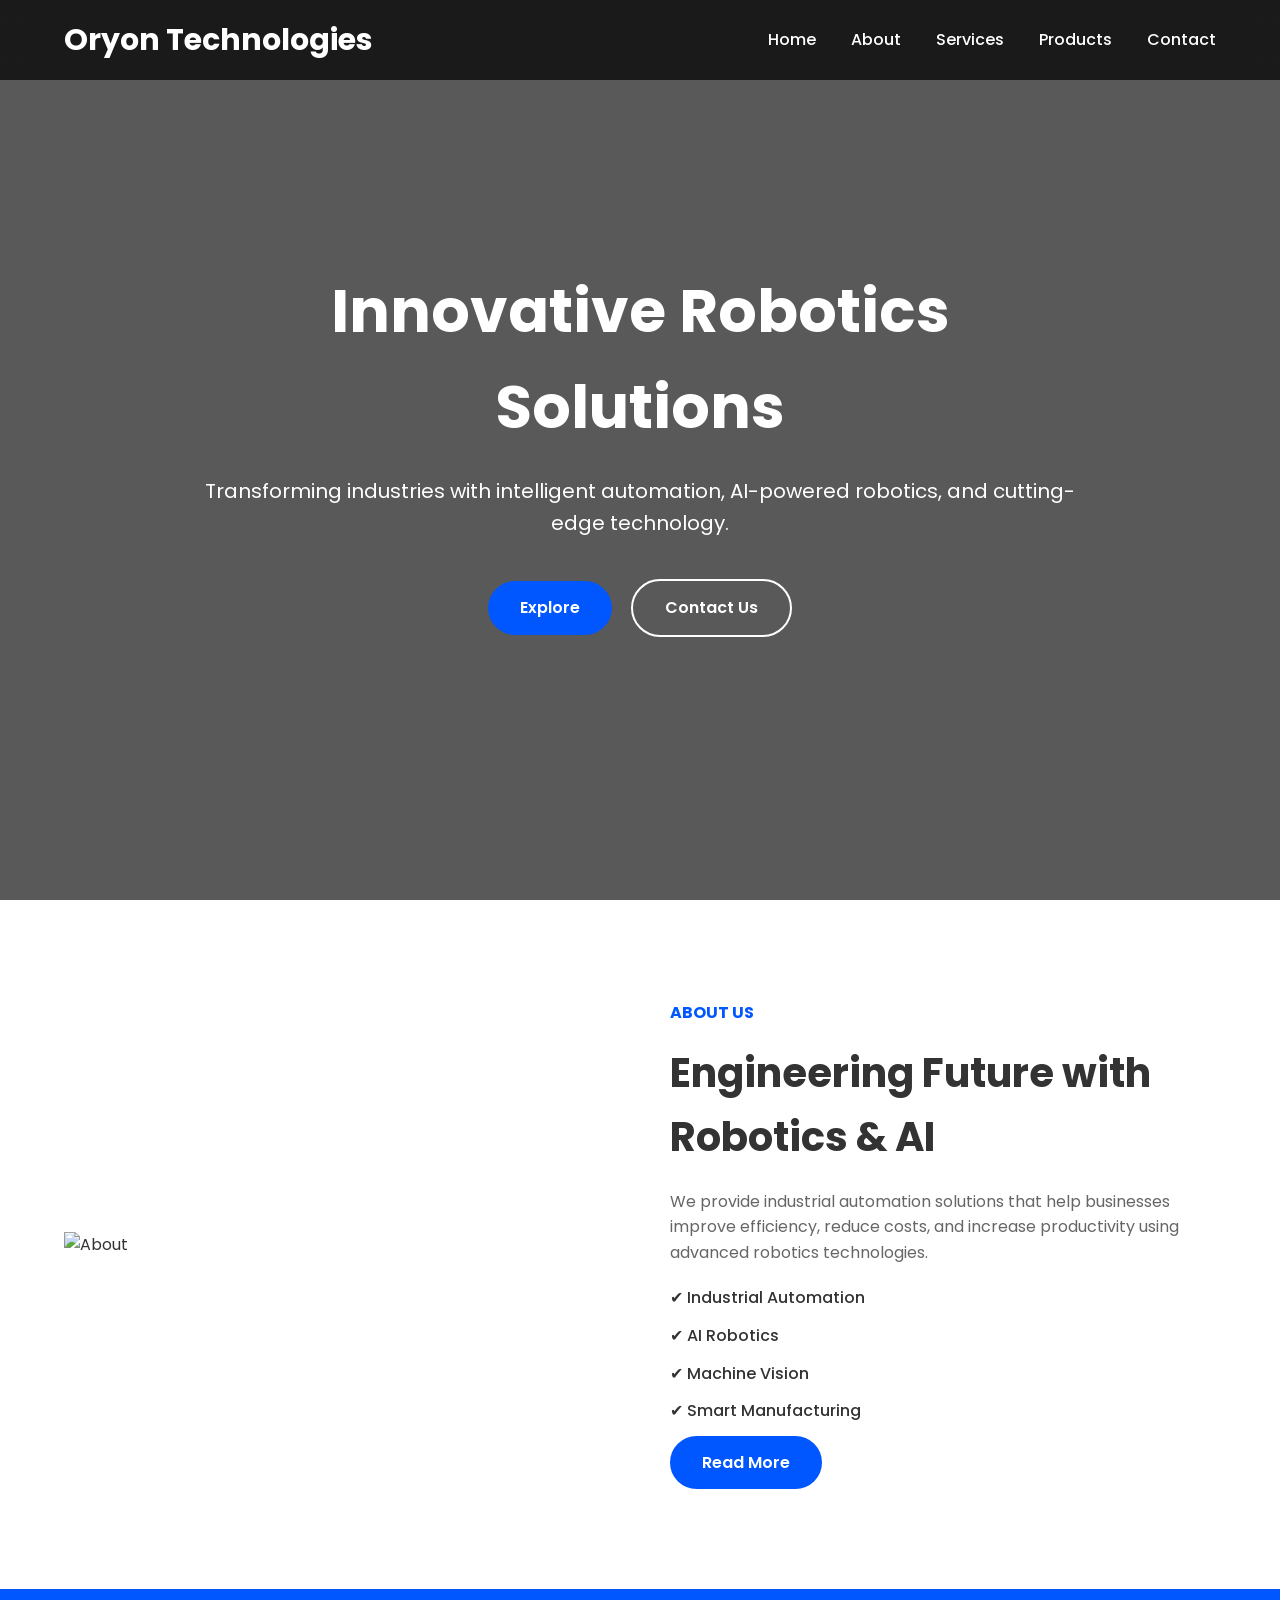
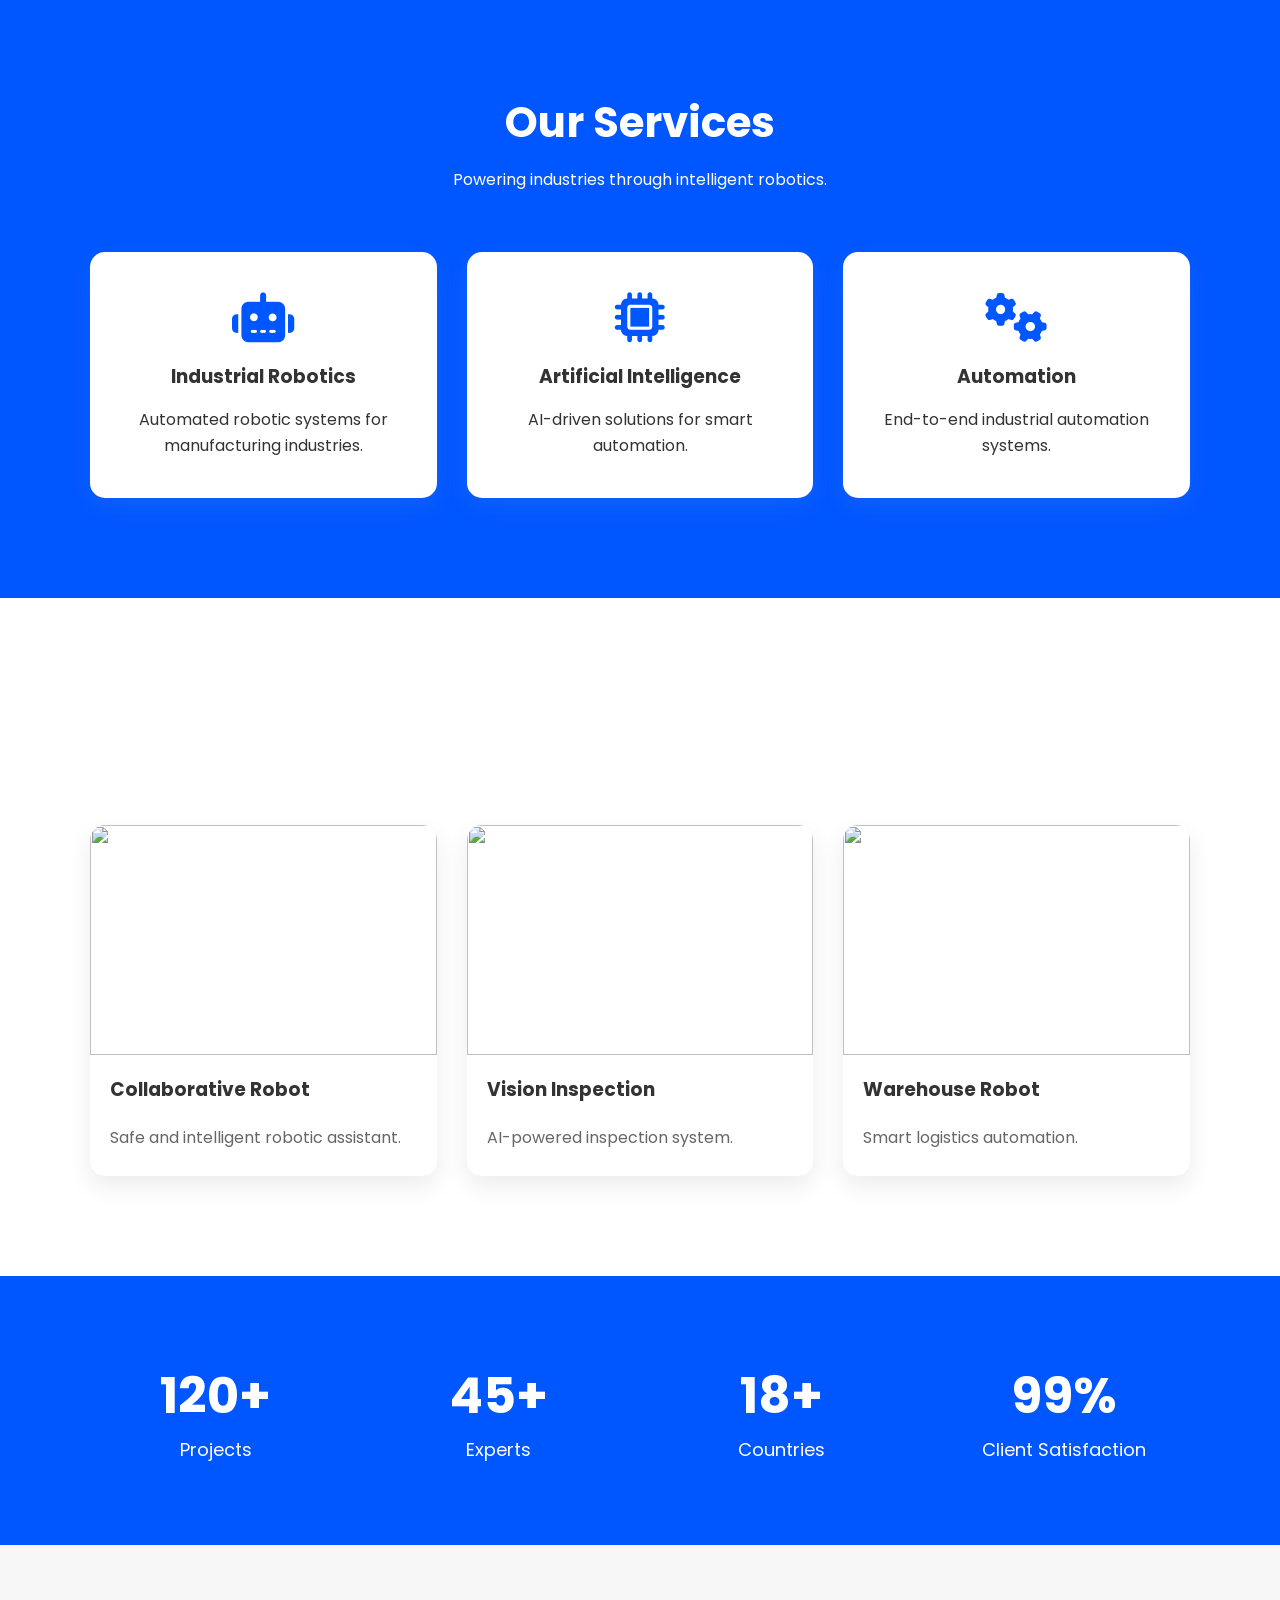
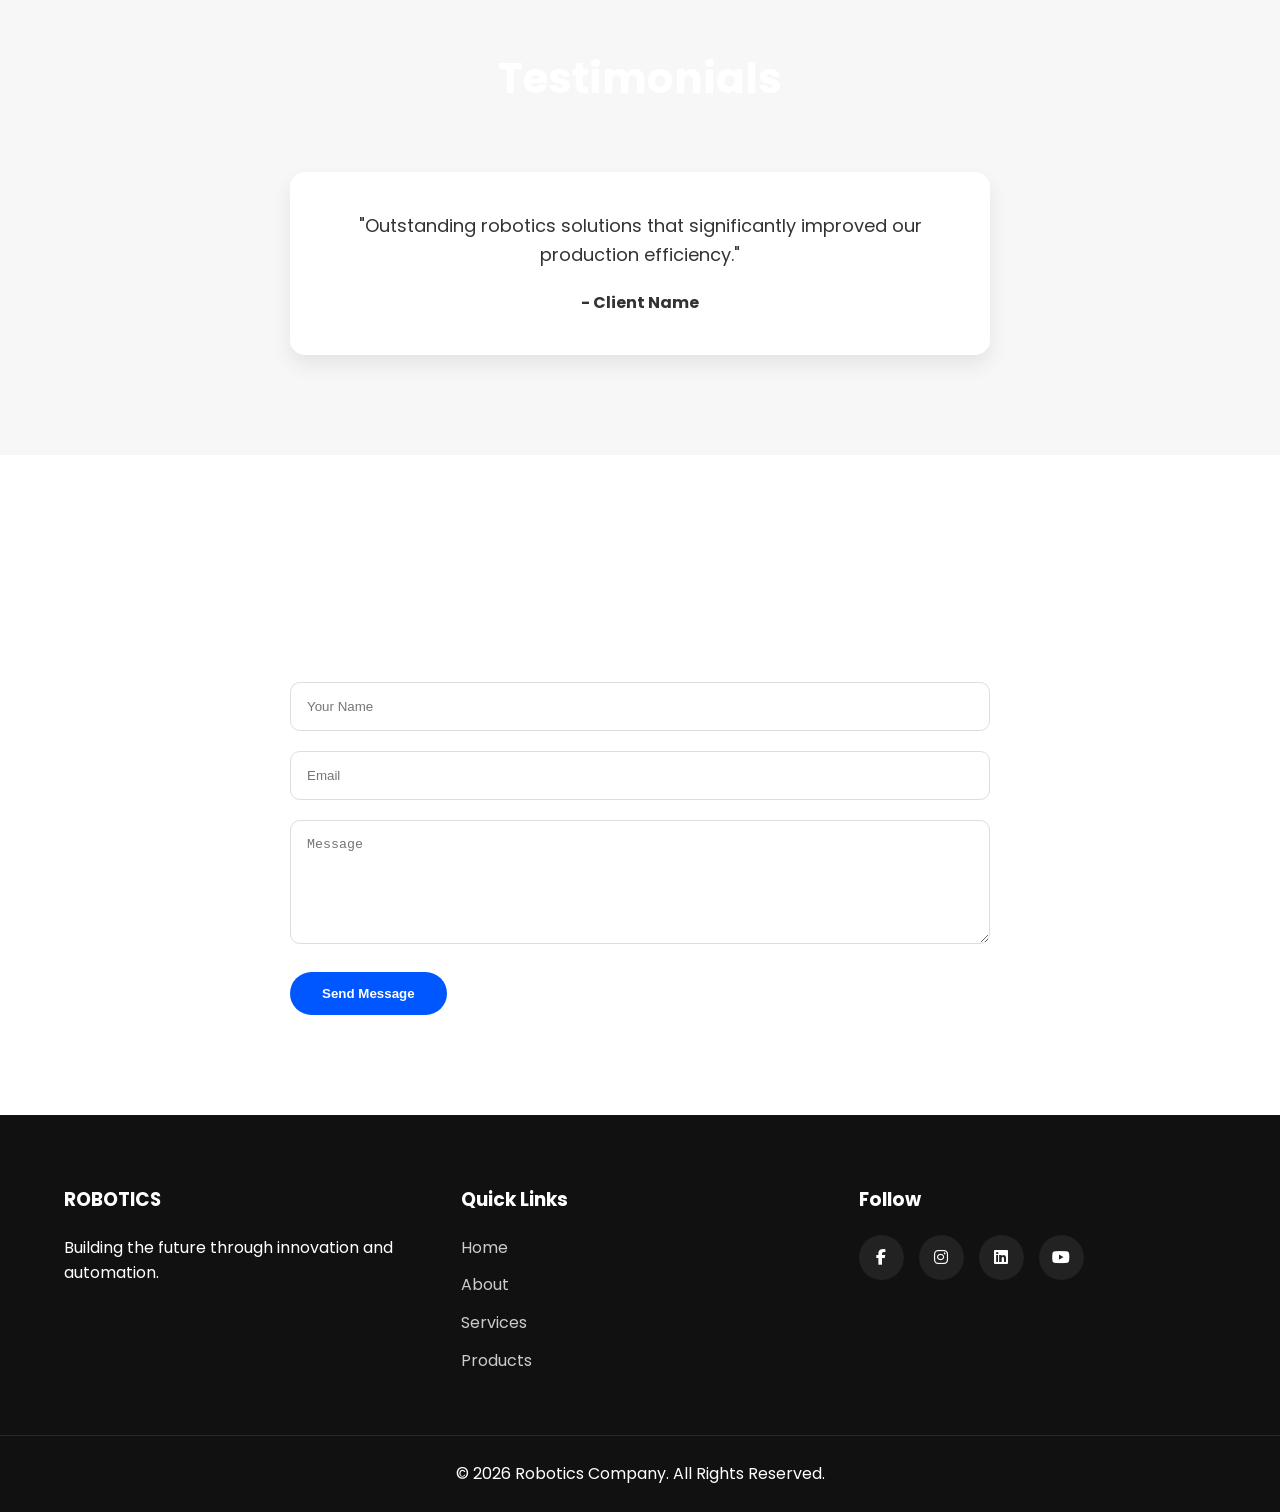
==== index.html @ 4a595530 "Removed video" ====
<!DOCTYPE html>
<html lang="en">
<head>
    <meta charset="UTF-8">
    <meta name="viewport" content="width=device-width, initial-scale=1.0">
    <title>Oryon Technologies</title>

    <link rel="stylesheet" href="style.css">

    <!-- Google Font -->
    <link href="https://fonts.googleapis.com/css2?family=Poppins:wght@300;400;500;600;700;800&display=swap" rel="stylesheet">

    <!-- Font Awesome -->
    <link rel="stylesheet"
        href="https://cdnjs.cloudflare.com/ajax/libs/font-awesome/6.5.1/css/all.min.css">
</head>
<body>

<!-- ================= NAVBAR ================= -->

<header>

    <nav class="navbar">

        <div class="logo">
            <h2>Oryon Technologies</h2>
        </div>

        <ul class="nav-links">

            <li><a href="#home">Home</a></li>

            <li><a href="#about">About</a></li>

            <li><a href="#services">Services</a></li>

            <li><a href="#products">Products</a></li>

            <li><a href="#contact">Contact</a></li>

        </ul>

        <div class="menu-btn">

            <i class="fas fa-bars"></i>

        </div>

    </nav>

</header>

<!-- ================= HERO ================= -->

<section class="hero" id="home">

    <div class="hero-overlay"></div>

    <div class="hero-content">

        <h1>Innovative Robotics Solutions</h1>

        <p>
            Transforming industries with intelligent automation,
            AI-powered robotics, and cutting-edge technology.
        </p>

        <div class="hero-buttons">

            <a href="#" class="btn primary-btn">Explore</a>

            <a href="#" class="btn secondary-btn">Contact Us</a>

        </div>

    </div>

</section>

<!-- ================= ABOUT ================= -->

<section class="about" id="about">

    <div class="container">

        <div class="about-image">

            <img src="images/about.jpg" alt="About">

        </div>

        <div class="about-content">

            <h4>ABOUT US</h4>

            <h2>Engineering Future with Robotics & AI</h2>

            <p>

                We provide industrial automation solutions that help
                businesses improve efficiency, reduce costs, and increase
                productivity using advanced robotics technologies.

            </p>

            <ul>

                <li>✔ Industrial Automation</li>

                <li>✔ AI Robotics</li>

                <li>✔ Machine Vision</li>

                <li>✔ Smart Manufacturing</li>

            </ul>

            <a href="#" class="btn primary-btn">Read More</a>

        </div>

    </div>

</section>

<!-- ================= SERVICES ================= -->

<section class="services" id="services">

    <div class="section-title">

        <h2>Our Services</h2>

        <p>Powering industries through intelligent robotics.</p>

    </div>

    <div class="service-container">

        <div class="service-card">

            <i class="fas fa-robot"></i>

            <h3>Industrial Robotics</h3>

            <p>
                Automated robotic systems for manufacturing industries.
            </p>

        </div>

        <div class="service-card">

            <i class="fas fa-microchip"></i>

            <h3>Artificial Intelligence</h3>

            <p>
                AI-driven solutions for smart automation.
            </p>

        </div>

        <div class="service-card">

            <i class="fas fa-cogs"></i>

            <h3>Automation</h3>

            <p>
                End-to-end industrial automation systems.
            </p>

        </div>

    </div>

</section>

<!-- ================= PRODUCTS ================= -->

<section class="products" id="products">

    <div class="section-title">

        <h2>Products</h2>

    </div>

    <div class="product-container">

        <div class="product-card">

            <img src="images/product1.jpg" alt="">

            <h3>Collaborative Robot</h3>

            <p>
                Safe and intelligent robotic assistant.
            </p>

        </div>

        <div class="product-card">

            <img src="images/product2.jpg" alt="">

            <h3>Vision Inspection</h3>

            <p>
                AI-powered inspection system.
            </p>

        </div>

        <div class="product-card">

            <img src="images/product3.jpg" alt="">

            <h3>Warehouse Robot</h3>

            <p>
                Smart logistics automation.
            </p>

        </div>

    </div>

</section>

<!-- ================= STATS ================= -->

<section class="stats">

    <div class="stat">

        <h2>120+</h2>

        <span>Projects</span>

    </div>

    <div class="stat">

        <h2>45+</h2>

        <span>Experts</span>

    </div>

    <div class="stat">

        <h2>18+</h2>

        <span>Countries</span>

    </div>

    <div class="stat">

        <h2>99%</h2>

        <span>Client Satisfaction</span>

    </div>

</section>

<!-- ================= TESTIMONIAL ================= -->

<section class="testimonial">

    <div class="section-title">

        <h2>Testimonials</h2>

    </div>

    <div class="testimonial-card">

        <p>

            "Outstanding robotics solutions that significantly improved
            our production efficiency."

        </p>

        <h4>- Client Name</h4>

    </div>

</section>

<!-- ================= CONTACT ================= -->

<section class="contact" id="contact">

    <div class="section-title">

        <h2>Contact Us</h2>

    </div>

    <form>

        <input type="text" placeholder="Your Name">

        <input type="email" placeholder="Email">

        <textarea rows="6" placeholder="Message"></textarea>

        <button class="btn primary-btn">

            Send Message

        </button>

    </form>

</section>

<!-- ================= FOOTER ================= -->

<footer>

    <div class="footer-container">

        <div class="footer-box">

            <h3>ROBOTICS</h3>

            <p>

                Building the future through innovation and automation.

            </p>

        </div>

        <div class="footer-box">

            <h3>Quick Links</h3>

            <ul>

                <li><a href="#">Home</a></li>

                <li><a href="#">About</a></li>

                <li><a href="#">Services</a></li>

                <li><a href="#">Products</a></li>

            </ul>

        </div>

        <div class="footer-box">

            <h3>Follow</h3>

            <div class="social">

                <a href="#"><i class="fab fa-facebook-f"></i></a>

                <a href="#"><i class="fab fa-instagram"></i></a>

                <a href="#"><i class="fab fa-linkedin"></i></a>

                <a href="#"><i class="fab fa-youtube"></i></a>

            </div>

        </div>

    </div>

    <div class="copyright">

        © 2026 Robotics Company. All Rights Reserved.

    </div>

</footer>

<script src="script.js"></script>

</body>
</html>
---- style.css ----
/* =========================
   GOOGLE FONT
========================= */

*{
    margin:0;
    padding:0;
    box-sizing:border-box;
    scroll-behavior:smooth;
}

body{
    font-family:'Poppins',sans-serif;
    color:#333;
    background:#fff;
    line-height:1.6;
}

img{
    width:100%;
    display:block;
}

a{
    text-decoration:none;
}

ul{
    list-style:none;
}

.container{
    width:90%;
    max-width:1200px;
    margin:auto;
}

/* =========================
   BUTTONS
========================= */

.btn{
    display:inline-block;
    padding:14px 32px;
    border-radius:50px;
    font-weight:600;
    transition:.3s;
}

.primary-btn{
    background:#0056ff;
    color:#fff;
}

.primary-btn:hover{
    background:#003db5;
}

.secondary-btn{
    border:2px solid #fff;
    color:#fff;
    margin-left:15px;
}

.secondary-btn:hover{
    background:#fff;
    color:#0056ff;
}

/* =========================
   NAVBAR
========================= */

header{
    width:100%;
    position:fixed;
    top:0;
    left:0;
    z-index:999;
    background:rgba(0,0,0,.7);
    backdrop-filter:blur(10px);
}

.navbar{
    width:90%;
    max-width:1200px;
    margin:auto;
    height:80px;
    display:flex;
    justify-content:space-between;
    align-items:center;
}

.logo h2{
    color:#fff;
    font-size:30px;
    font-weight:700;
}

.nav-links{
    display:flex;
    gap:35px;
}

.nav-links a{
    color:#fff;
    font-weight:500;
    transition:.3s;
}

.nav-links a:hover{
    color:#00d4ff;
}

.menu-btn{
    display:none;
    color:#fff;
    font-size:28px;
    cursor:pointer;
}

/* =========================
   HERO
========================= */

.hero{
    height:100vh;
    background:url("images/hero.jpg") center/cover no-repeat;
    position:relative;
    display:flex;
    justify-content:center;
    align-items:center;
    text-align:center;
}

.hero-overlay{
    position:absolute;
    inset:0;
    background:rgba(0,0,0,.65);
}

.hero-content{
    position:relative;
    z-index:2;
    color:#fff;
    width:90%;
    max-width:900px;
}

.hero-content h1{
    font-size:60px;
    margin-bottom:20px;
}

.hero-content p{
    font-size:20px;
    margin-bottom:40px;
}

/* =========================
   ABOUT
========================= */

.about{
    padding:100px 0;
}

.about .container{
    display:grid;
    grid-template-columns:1fr 1fr;
    gap:60px;
    align-items:center;
}

.about-content h4{
    color:#0056ff;
    margin-bottom:15px;
}

.about-content h2{
    font-size:40px;
    margin-bottom:20px;
}

.about-content p{
    margin-bottom:20px;
    color:#666;
}

.about-content li{
    margin-bottom:12px;
    font-weight:500;
}

/* =========================
   SECTION TITLE
========================= */

.section-title{
    text-align:center;
    margin-bottom:60px;

}

.section-title h2{
    font-size:42px;
    margin-bottom:10px;
    color:#ffffff;
}

.section-title p{
    color:#ffffff;
}

/* =========================
   SERVICES
========================= */

.services{
    padding:100px 7%;
    background:#0056ff;
}

.service-container{
    display:grid;
    grid-template-columns:repeat(auto-fit,minmax(280px,1fr));
    gap:30px;
}

.service-card{
    background:#fff;
    padding:40px;
    border-radius:15px;
    text-align:center;
    transition:.4s;
    box-shadow:0 8px 25px rgba(233, 225, 225, 0.08);
}

.service-card:hover{
    transform:translateY(-10px);
}

.service-card i{
    font-size:50px;
    color:#0056ff;
    margin-bottom:20px;
}

.service-card h3{
    margin-bottom:15px;
}

/* =========================
   PRODUCTS
========================= */

.products{
    padding:100px 7%;
}

.product-container{
    display:grid;
    grid-template-columns:repeat(auto-fit,minmax(300px,1fr));
    gap:30px;
}

.product-card{
    overflow:hidden;
    border-radius:15px;
    background:#fff;
    box-shadow:0 10px 25px rgba(0,0,0,.08);
    transition:.4s;
}

.product-card:hover{
    transform:translateY(-8px);
}

.product-card img{
    height:230px;
    object-fit:cover;
}

.product-card h3{
    padding:20px;
}

.product-card p{
    padding:0 20px 25px;
    color:#666666;
}

/* =========================
   STATS
========================= */

.stats{
    background:#0056ff;
    color:#fff;
    padding:80px 7%;
    display:grid;
    grid-template-columns:repeat(auto-fit,minmax(200px,1fr));
    text-align:center;
    gap:30px;
}

.stat h2{
    font-size:50px;
}

.stat span{
    font-size:18px;
}

/* =========================
   TESTIMONIAL
========================= */

.testimonial{
    padding:100px 7%;
    background:#f7f7f7;
}

.testimonial-card{
    max-width:700px;
    margin:auto;
    background:#fff;
    padding:40px;
    border-radius:15px;
    text-align:center;
    box-shadow:0 10px 20px rgba(0,0,0,.08);
}

.testimonial-card p{
    font-size:18px;
    margin-bottom:20px;
}

/* =========================
   CONTACT
========================= */

.contact{
    padding:100px 7%;
}

.contact form{
    max-width:700px;
    margin:auto;
}

.contact input,
.contact textarea{
    width:100%;
    padding:16px;
    margin-bottom:20px;
    border:1px solid #ddd;
    border-radius:10px;
    outline:none;
}

.contact button{
    border:none;
    cursor:pointer;
}

/* =========================
   FOOTER
========================= */

footer{
    background:#111;
    color:#fff;
    padding-top:70px;
}

.footer-container{
    width:90%;
    max-width:1200px;
    margin:auto;
    display:grid;
    grid-template-columns:repeat(auto-fit,minmax(250px,1fr));
    gap:40px;
}

.footer-box h3{
    margin-bottom:20px;
}

.footer-box ul li{
    margin-bottom:12px;
}

.footer-box a{
    color:#ccc;
}

.footer-box a:hover{
    color:#00d4ff;
}

.social{
    display:flex;
    gap:15px;
}

.social a{
    width:45px;
    height:45px;
    background:#222;
    display:flex;
    justify-content:center;
    align-items:center;
    border-radius:50%;
    color:#fff;
    transition:.3s;
}

.social a:hover{
    background:#0056ff;
}

.copyright{
    text-align:center;
    padding:25px;
    margin-top:50px;
    border-top:1px solid rgba(255,255,255,.1);
}

/* =========================
   RESPONSIVE
========================= */

@media(max-width:991px){

.about .container{
    grid-template-columns:1fr;
}

.hero-content h1{
    font-size:45px;
}

.nav-links{
    position:absolute;
    top:80px;
    left:-100%;
    width:100%;
    background:#111;
    flex-direction:column;
    text-align:center;
    padding:30px 0;
    transition:.4s;
}

.nav-links.active{
    left:0;
}

.menu-btn{
    display:block;
}

}

@media(max-width:768px){

.hero-content h1{
    font-size:36px;
}

.hero-content p{
    font-size:17px;
}

.section-title h2{
    font-size:32px;
}

.about-content h2{
    font-size:30px;
}

.stats{
    grid-template-columns:1fr 1fr;
}

}

@media(max-width:576px){

.hero-content h1{
    font-size:30px;
}

.btn{
    display:block;
    margin:15px auto;
}

.secondary-btn{
    margin-left:0;
}

.stats{
    grid-template-columns:1fr;
}

}
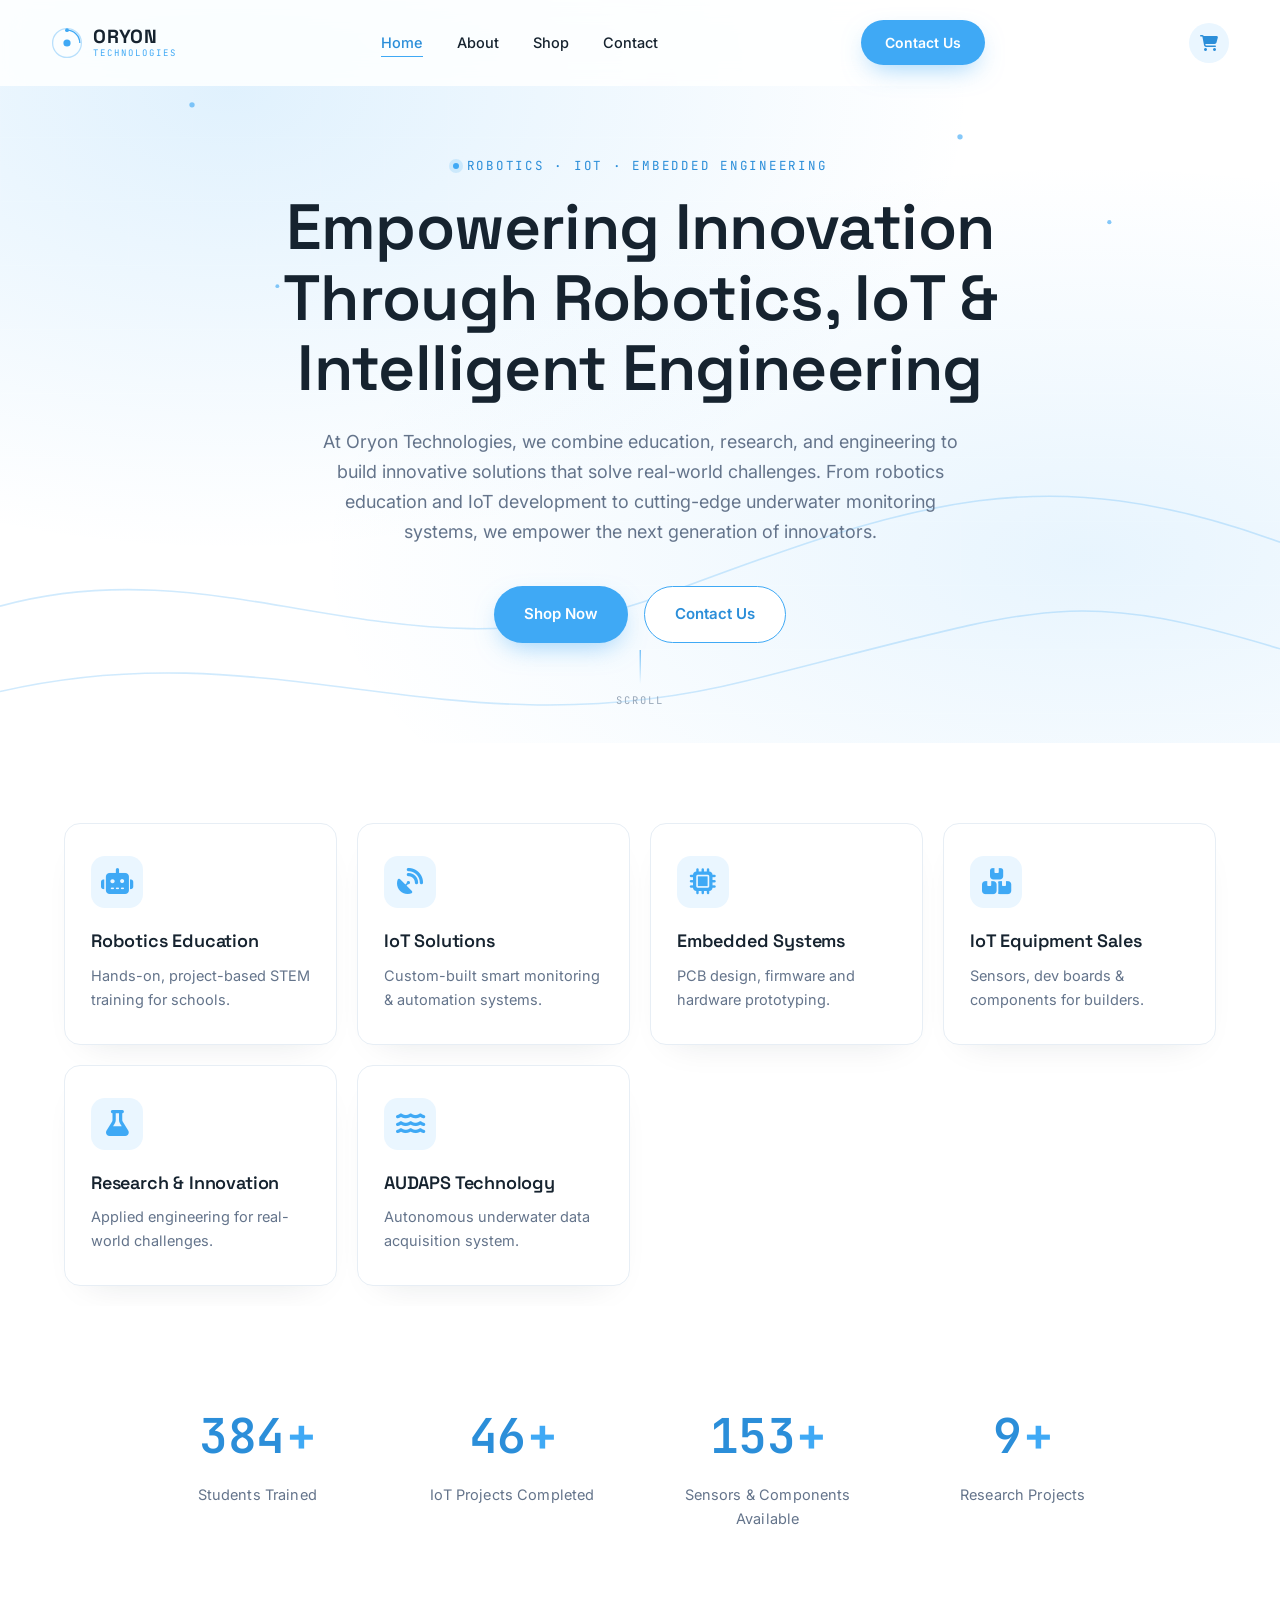
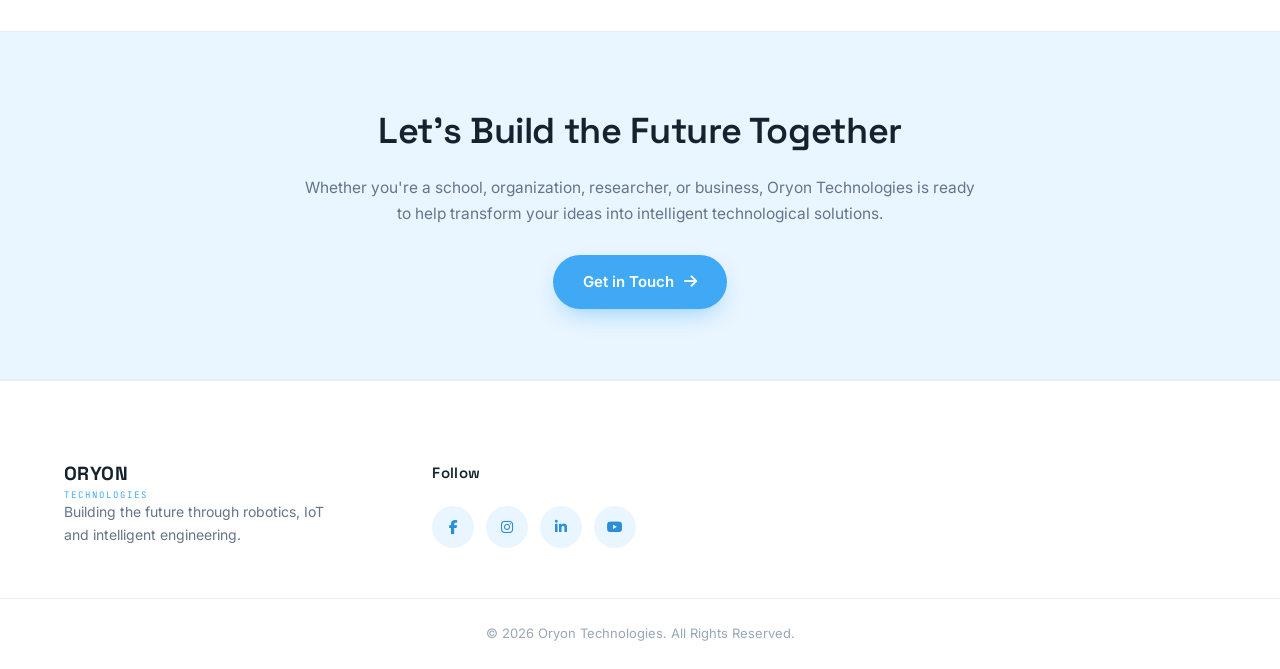
==== commit 9944af1b: "Initial commit" ====
--- a/index.html
+++ b/index.html
@@ -1,390 +1,203 @@
 <!DOCTYPE html>
 <html lang="en">
 <head>
-    <meta charset="UTF-8">
-    <meta name="viewport" content="width=device-width, initial-scale=1.0">
-    <title>Oryon Technologies</title>
-
-    <link rel="stylesheet" href="style.css">
-
-    <!-- Google Font -->
-    <link href="https://fonts.googleapis.com/css2?family=Poppins:wght@300;400;500;600;700;800&display=swap" rel="stylesheet">
-
-    <!-- Font Awesome -->
-    <link rel="stylesheet"
-        href="https://cdnjs.cloudflare.com/ajax/libs/font-awesome/6.5.1/css/all.min.css">
+<meta charset="UTF-8">
+<meta name="viewport" content="width=device-width, initial-scale=1.0">
+<title>Oryon Technologies — Robotics, IoT & Embedded Engineering</title>
+<meta name="description" content="Oryon Technologies delivers robotics education, IoT solutions, embedded systems and IoT hardware — and builds AUDAPS, an autonomous underwater monitoring system.">
+
+<link rel="preconnect" href="https://fonts.googleapis.com">
+<link href="https://fonts.googleapis.com/css2?family=Space+Grotesk:wght@400;500;600;700&family=Inter:wght@400;500;600;700;800&family=JetBrains+Mono:wght@400;500;600&display=swap" rel="stylesheet">
+<link rel="stylesheet" href="https://cdnjs.cloudflare.com/ajax/libs/font-awesome/6.5.1/css/all.min.css">
+<link rel="stylesheet" href="style.css">
 </head>
 <body>
 
+<div class="grain"></div>
+
 <!-- ================= NAVBAR ================= -->
-
-<header>
-
-    <nav class="navbar">
-
-        <div class="logo">
-            <h2>Oryon Technologies</h2>
-        </div>
-
-        <ul class="nav-links">
-
-            <li><a href="#home">Home</a></li>
-
-            <li><a href="#about">About</a></li>
-
-            <li><a href="#services">Services</a></li>
-
-            <li><a href="#products">Products</a></li>
-
-            <li><a href="#contact">Contact</a></li>
-
-        </ul>
-
-        <div class="menu-btn">
-
-            <i class="fas fa-bars"></i>
-
-        </div>
-
-    </nav>
-
+<header id="site-header">
+  <nav class="navbar">
+    <a href="index.html" class="logo">
+      <span class="logo-mark" aria-hidden="true">
+        <svg viewBox="0 0 40 40" fill="none" xmlns="http://www.w3.org/2000/svg">
+          <circle cx="20" cy="20" r="18" stroke="currentColor" stroke-width="1.6" opacity="0.35"/>
+          <path d="M20 4 A16 16 0 0 1 36 20" stroke="currentColor" stroke-width="1.6"/>
+          <circle cx="20" cy="20" r="4.5" fill="currentColor"/>
+          <circle cx="20" cy="4" r="2.4" fill="currentColor"/>
+        </svg>
+      </span>
+      <span class="logo-text">ORYON<span>TECHNOLOGIES</span></span>
+    </a>
+
+    <ul class="nav-links" id="nav-links">
+      <li><a href="index.html" class="active">Home</a></li>
+      <li><a href="about.html">About</a></li>
+      <li><a href="shop.html">Shop</a></li>
+      <li><a href="contact.html">Contact</a></li>
+    </ul>
+
+    <a href="contact.html" class="btn btn-primary nav-cta">Contact Us</a>
+    <button class="nav-cart" aria-label="View cart">
+      <i class="fas fa-cart-shopping"></i>
+      <span class="cart-badge" id="cart-badge">0</span>
+    </button>
+
+    <button class="menu-btn" id="menu-btn" aria-label="Toggle navigation" aria-expanded="false">
+      <i class="fas fa-bars"></i>
+    </button>
+  </nav>
 </header>
 
 <!-- ================= HERO ================= -->
-
 <section class="hero" id="home">
-
-    <div class="hero-overlay"></div>
-
-    <div class="hero-content">
-
-        <h1>Innovative Robotics Solutions</h1>
-
-        <p>
-            Transforming industries with intelligent automation,
-            AI-powered robotics, and cutting-edge technology.
-        </p>
-
-        <div class="hero-buttons">
-
-            <a href="#" class="btn primary-btn">Explore</a>
-
-            <a href="#" class="btn secondary-btn">Contact Us</a>
-
-        </div>
-
-    </div>
-
-</section>
-
-<!-- ================= ABOUT ================= -->
-
-<section class="about" id="about">
-
-    <div class="container">
-
-        <div class="about-image">
-
-            <img src="images/about.jpg" alt="About">
-
-        </div>
-
-        <div class="about-content">
-
-            <h4>ABOUT US</h4>
-
-            <h2>Engineering Future with Robotics & AI</h2>
-
-            <p>
-
-                We provide industrial automation solutions that help
-                businesses improve efficiency, reduce costs, and increase
-                productivity using advanced robotics technologies.
-
-            </p>
-
-            <ul>
-
-                <li>✔ Industrial Automation</li>
-
-                <li>✔ AI Robotics</li>
-
-                <li>✔ Machine Vision</li>
-
-                <li>✔ Smart Manufacturing</li>
-
-            </ul>
-
-            <a href="#" class="btn primary-btn">Read More</a>
-
-        </div>
-
-    </div>
-
-</section>
-
-<!-- ================= SERVICES ================= -->
-
-<section class="services" id="services">
-
-    <div class="section-title">
-
-        <h2>Our Services</h2>
-
-        <p>Powering industries through intelligent robotics.</p>
-
-    </div>
-
-    <div class="service-container">
-
-        <div class="service-card">
-
-            <i class="fas fa-robot"></i>
-
-            <h3>Industrial Robotics</h3>
-
-            <p>
-                Automated robotic systems for manufacturing industries.
-            </p>
-
-        </div>
-
-        <div class="service-card">
-
-            <i class="fas fa-microchip"></i>
-
-            <h3>Artificial Intelligence</h3>
-
-            <p>
-                AI-driven solutions for smart automation.
-            </p>
-
-        </div>
-
-        <div class="service-card">
-
-            <i class="fas fa-cogs"></i>
-
-            <h3>Automation</h3>
-
-            <p>
-                End-to-end industrial automation systems.
-            </p>
-
-        </div>
-
-    </div>
-
-</section>
-
-<!-- ================= PRODUCTS ================= -->
-
-<section class="products" id="products">
-
-    <div class="section-title">
-
-        <h2>Products</h2>
-
-    </div>
-
-    <div class="product-container">
-
-        <div class="product-card">
-
-            <img src="images/product1.jpg" alt="">
-
-            <h3>Collaborative Robot</h3>
-
-            <p>
-                Safe and intelligent robotic assistant.
-            </p>
-
-        </div>
-
-        <div class="product-card">
-
-            <img src="images/product2.jpg" alt="">
-
-            <h3>Vision Inspection</h3>
-
-            <p>
-                AI-powered inspection system.
-            </p>
-
-        </div>
-
-        <div class="product-card">
-
-            <img src="images/product3.jpg" alt="">
-
-            <h3>Warehouse Robot</h3>
-
-            <p>
-                Smart logistics automation.
-            </p>
-
-        </div>
-
-    </div>
-
+  <div class="hero-bg" aria-hidden="true">
+    <svg class="hero-circuit" viewBox="0 0 1200 800" preserveAspectRatio="xMidYMid slice">
+      <defs>
+        <pattern id="grid" width="60" height="60" patternUnits="userSpaceOnUse">
+          <path d="M60 0H0V60" fill="none" stroke="rgba(255,255,255,0.06)" stroke-width="1"/>
+        </pattern>
+      </defs>
+      <rect width="1200" height="800" fill="url(#grid)"/>
+      <g stroke="rgba(63,169,245,0.35)" stroke-width="1.5" fill="none">
+        <path d="M0 620 C 220 560, 380 700, 620 610 S 980 480, 1200 560"/>
+        <path d="M0 700 C 260 640, 420 760, 700 690 S 1000 600, 1200 660"/>
+      </g>
+      <g fill="rgba(63,169,245,0.9)">
+        <circle cx="180" cy="150" r="2.5"/>
+        <circle cx="420" cy="90" r="2"/>
+        <circle cx="900" cy="180" r="2.5"/>
+        <circle cx="1040" cy="260" r="2"/>
+        <circle cx="260" cy="320" r="1.8"/>
+      </g>
+    </svg>
+  </div>
+  <div class="hero-overlay"></div>
+
+  <div class="hero-content">
+    <p class="eyebrow"><span class="dot"></span>Robotics &middot; IoT &middot; Embedded Engineering</p>
+    <h1>Empowering Innovation Through Robotics, IoT &amp; Intelligent Engineering</h1>
+    <p class="hero-desc">
+      At Oryon Technologies, we combine education, research, and engineering to build
+      innovative solutions that solve real-world challenges. From robotics education and
+      IoT development to cutting-edge underwater monitoring systems, we empower the next
+      generation of innovators.
+    </p>
+    <div class="hero-buttons">
+      <a href="shop.html" class="btn btn-primary">Shop Now</a>
+      <a href="contact.html" class="btn btn-ghost">Contact Us</a>
+    </div>
+  </div>
+
+  <div class="hero-scroll" aria-hidden="true">
+    <span></span>
+    <p>Scroll</p>
+  </div>
+</section>
+
+<!-- ================= FEATURED HIGHLIGHTS ================= -->
+<section class="highlights reveal">
+  <div class="container">
+    <div class="highlight-grid">
+
+      <div class="highlight-card reveal">
+        <i class="fas fa-robot"></i>
+        <h3>Robotics Education</h3>
+        <p>Hands-on, project-based STEM training for schools.</p>
+      </div>
+
+      <div class="highlight-card reveal">
+        <i class="fas fa-satellite-dish"></i>
+        <h3>IoT Solutions</h3>
+        <p>Custom-built smart monitoring &amp; automation systems.</p>
+      </div>
+
+      <div class="highlight-card reveal">
+        <i class="fas fa-microchip"></i>
+        <h3>Embedded Systems</h3>
+        <p>PCB design, firmware and hardware prototyping.</p>
+      </div>
+
+      <div class="highlight-card reveal">
+        <i class="fas fa-boxes-stacked"></i>
+        <h3>IoT Equipment Sales</h3>
+        <p>Sensors, dev boards &amp; components for builders.</p>
+      </div>
+
+      <div class="highlight-card reveal">
+        <i class="fas fa-flask"></i>
+        <h3>Research &amp; Innovation</h3>
+        <p>Applied engineering for real-world challenges.</p>
+      </div>
+
+      <div class="highlight-card reveal">
+        <i class="fas fa-water"></i>
+        <h3>AUDAPS Technology</h3>
+        <p>Autonomous underwater data acquisition system.</p>
+      </div>
+
+    </div>
+  </div>
 </section>
 
 <!-- ================= STATS ================= -->
-
-<section class="stats">
-
-    <div class="stat">
-
-        <h2>120+</h2>
-
-        <span>Projects</span>
-
-    </div>
-
-    <div class="stat">
-
-        <h2>45+</h2>
-
-        <span>Experts</span>
-
-    </div>
-
-    <div class="stat">
-
-        <h2>18+</h2>
-
-        <span>Countries</span>
-
-    </div>
-
-    <div class="stat">
-
-        <h2>99%</h2>
-
-        <span>Client Satisfaction</span>
-
-    </div>
-
-</section>
-
-<!-- ================= TESTIMONIAL ================= -->
-
-<section class="testimonial">
-
-    <div class="section-title">
-
-        <h2>Testimonials</h2>
-
-    </div>
-
-    <div class="testimonial-card">
-
-        <p>
-
-            "Outstanding robotics solutions that significantly improved
-            our production efficiency."
-
-        </p>
-
-        <h4>- Client Name</h4>
-
-    </div>
-
-</section>
-
-<!-- ================= CONTACT ================= -->
-
-<section class="contact" id="contact">
-
-    <div class="section-title">
-
-        <h2>Contact Us</h2>
-
-    </div>
-
-    <form>
-
-        <input type="text" placeholder="Your Name">
-
-        <input type="email" placeholder="Email">
-
-        <textarea rows="6" placeholder="Message"></textarea>
-
-        <button class="btn primary-btn">
-
-            Send Message
-
-        </button>
-
-    </form>
-
+<section class="stats reveal">
+  <div class="container stats-grid">
+    <div class="stat">
+      <h2><span class="counter" data-target="500">0</span><span class="suffix">+</span></h2>
+      <span>Students Trained</span>
+    </div>
+    <div class="stat">
+      <h2><span class="counter" data-target="60">0</span><span class="suffix">+</span></h2>
+      <span>IoT Projects Completed</span>
+    </div>
+    <div class="stat">
+      <h2><span class="counter" data-target="200">0</span><span class="suffix">+</span></h2>
+      <span>Sensors &amp; Components Available</span>
+    </div>
+    <div class="stat">
+      <h2><span class="counter" data-target="12">0</span><span class="suffix">+</span></h2>
+      <span>Research Projects</span>
+    </div>
+  </div>
+</section>
+
+<!-- ================= CONTACT CTA STRIP ================= -->
+<section class="cta-strip reveal">
+  <div class="container cta-strip-inner">
+    <h2>Let's Build the Future Together</h2>
+    <p>Whether you're a school, organization, researcher, or business, Oryon Technologies
+       is ready to help transform your ideas into intelligent technological solutions.</p>
+    <a href="contact.html" class="btn btn-primary">Get in Touch <i class="fas fa-arrow-right"></i></a>
+  </div>
 </section>
 
 <!-- ================= FOOTER ================= -->
-
 <footer>
-
-    <div class="footer-container">
-
-        <div class="footer-box">
-
-            <h3>ROBOTICS</h3>
-
-            <p>
-
-                Building the future through innovation and automation.
-
-            </p>
-
-        </div>
-
-        <div class="footer-box">
-
-            <h3>Quick Links</h3>
-
-            <ul>
-
-                <li><a href="#">Home</a></li>
-
-                <li><a href="#">About</a></li>
-
-                <li><a href="#">Services</a></li>
-
-                <li><a href="#">Products</a></li>
-
-            </ul>
-
-        </div>
-
-        <div class="footer-box">
-
-            <h3>Follow</h3>
-
-            <div class="social">
-
-                <a href="#"><i class="fab fa-facebook-f"></i></a>
-
-                <a href="#"><i class="fab fa-instagram"></i></a>
-
-                <a href="#"><i class="fab fa-linkedin"></i></a>
-
-                <a href="#"><i class="fab fa-youtube"></i></a>
-
-            </div>
-
-        </div>
-
-    </div>
-
-    <div class="copyright">
-
-        © 2026 Robotics Company. All Rights Reserved.
-
-    </div>
-
+  <div class="container footer-container">
+
+    <div class="footer-box footer-brand">
+      <span class="logo-text footer-logo">ORYON<span>TECHNOLOGIES</span></span>
+      <p>Building the future through robotics, IoT and intelligent engineering.</p>
+    </div>
+
+    
+
+    <div class="footer-box">
+      <h3>Follow</h3>
+      <div class="social">
+        <a href="#" aria-label="Facebook"><i class="fab fa-facebook-f"></i></a>
+        <a href="#" aria-label="Instagram"><i class="fab fa-instagram"></i></a>
+        <a href="#" aria-label="LinkedIn"><i class="fab fa-linkedin-in"></i></a>
+        <a href="#" aria-label="YouTube"><i class="fab fa-youtube"></i></a>
+      </div>
+    </div>
+
+  </div>
+
+  <div class="copyright">© 2026 Oryon Technologies. All Rights Reserved.</div>
 </footer>
 
-<script src="script.js"></script>
-
+<script src="scripts.js"></script>
 </body>
 </html>
--- a/style.css
+++ b/style.css
@@ -1,182 +1,339 @@
-/* =========================
-   GOOGLE FONT
-========================= */
-
-*{
-    margin:0;
-    padding:0;
-    box-sizing:border-box;
-    scroll-behavior:smooth;
-}
+/* =========================================================
+   ORYON TECHNOLOGIES — DESIGN TOKENS
+   Palette: one light blue + white (white majority)
+========================================================= */
+
+:root{
+  --blue:       #3FA9F5;   /* the single light-blue accent */
+  --blue-dark:  #2B8ED9;   /* hover/active state of the same blue */
+  --blue-pale:  #EAF6FF;   /* very light tint of the same blue, for section stripes/cards */
+  --blue-pale-2:#F5FAFF;
+  --ink:        #16232F;   /* near-black, for headings/body text */
+  --steel:      #64748B;   /* muted gray for secondary text */
+  --steel-light:#98A7B8;
+  --white:      #FFFFFF;
+  --line:       #E7EEF5;   /* hairline borders on white */
+
+  --font-display:'Space Grotesk', sans-serif;
+  --font-body:   'Inter', sans-serif;
+  --font-mono:   'JetBrains Mono', monospace;
+
+  --radius-sm: 10px;
+  --radius-md: 16px;
+  --radius-lg: 26px;
+  --ease: cubic-bezier(.22,.61,.36,1);
+}
+
+*{ margin:0; padding:0; box-sizing:border-box; }
+html{ scroll-behavior:smooth; }
 
 body{
-    font-family:'Poppins',sans-serif;
-    color:#333;
-    background:#fff;
-    line-height:1.6;
-}
-
-img{
-    width:100%;
-    display:block;
-}
-
-a{
-    text-decoration:none;
-}
-
-ul{
-    list-style:none;
-}
-
-.container{
-    width:90%;
-    max-width:1200px;
-    margin:auto;
-}
-
-/* =========================
+  font-family:var(--font-body);
+  color:var(--ink);
+  background:var(--white);
+  line-height:1.65;
+  -webkit-font-smoothing:antialiased;
+  overflow-x:hidden;
+}
+
+img{ width:100%; display:block; }
+a{ text-decoration:none; color:inherit; }
+ul{ list-style:none; }
+h1,h2,h3,h4{ font-family:var(--font-display); font-weight:600; letter-spacing:-0.01em; color:var(--ink); }
+
+.container{ width:90%; max-width:1240px; margin:auto; }
+
+::selection{ background:var(--blue); color:#fff; }
+
+:focus-visible{
+  outline:2px solid var(--blue);
+  outline-offset:3px;
+}
+
+@media (prefers-reduced-motion: reduce){
+  *{ animation-duration:0.001ms !important; animation-iteration-count:1 !important; transition-duration:0.001ms !important; scroll-behavior:auto !important; }
+}
+
+.grain{ display:none; }
+
+/* =========================================================
+   EYEBROW / LABELS
+========================================================= */
+
+.eyebrow{
+  display:inline-flex; align-items:center; gap:8px;
+  font-family:var(--font-mono);
+  font-size:12.5px;
+  letter-spacing:0.14em;
+  text-transform:uppercase;
+  color:var(--blue-dark);
+  margin-bottom:16px;
+}
+.eyebrow .dot{
+  width:6px; height:6px; border-radius:50%;
+  background:var(--blue);
+  box-shadow:0 0 0 4px rgba(63,169,245,0.18);
+  animation:dotpulse 2.4s ease-in-out infinite;
+}
+@keyframes dotpulse{ 0%,100%{ box-shadow:0 0 0 4px rgba(63,169,245,0.18);} 50%{ box-shadow:0 0 0 7px rgba(63,169,245,0.1);} }
+.eyebrow-dark{ color:var(--blue-dark); }
+.eyebrow-dark .dot{ background:var(--blue); }
+
+/* =========================================================
    BUTTONS
-========================= */
+========================================================= */
 
 .btn{
-    display:inline-block;
-    padding:14px 32px;
-    border-radius:50px;
-    font-weight:600;
-    transition:.3s;
-}
-
-.primary-btn{
-    background:#0056ff;
-    color:#fff;
-}
-
-.primary-btn:hover{
-    background:#003db5;
-}
-
-.secondary-btn{
-    border:2px solid #fff;
-    color:#fff;
-    margin-left:15px;
-}
-
-.secondary-btn:hover{
-    background:#fff;
-    color:#0056ff;
-}
-
-/* =========================
+  display:inline-flex; align-items:center; gap:10px;
+  padding:15px 30px;
+  border-radius:100px;
+  font-family:var(--font-body);
+  font-weight:600;
+  font-size:15px;
+  border:none;
+  cursor:pointer;
+  transition:transform .35s var(--ease), box-shadow .35s var(--ease), background .3s, color .3s, border-color .3s;
+}
+
+.btn-primary{
+  background:var(--blue);
+  color:#fff;
+  box-shadow:0 10px 26px -8px rgba(63,169,245,0.55);
+}
+.btn-primary:hover{ background:var(--blue-dark); transform:translateY(-3px); box-shadow:0 16px 32px -8px rgba(43,142,217,0.55); }
+.btn-primary:active{ transform:translateY(-1px) scale(.98); }
+
+.btn-ghost{
+  background:#fff;
+  color:var(--blue-dark);
+  border:1.5px solid var(--blue);
+}
+.btn-ghost:hover{ background:var(--blue-pale); transform:translateY(-3px); }
+
+/* =========================================================
    NAVBAR
-========================= */
+========================================================= */
 
 header{
-    width:100%;
-    position:fixed;
-    top:0;
-    left:0;
-    z-index:999;
-    background:rgba(0,0,0,.7);
-    backdrop-filter:blur(10px);
+  position:fixed; top:0; left:0; width:100%; z-index:999;
+  padding:20px 0;
+  background:rgba(255,255,255,0.85);
+  backdrop-filter:blur(14px) saturate(160%);
+  border-bottom:1px solid transparent;
+  transition:padding .35s var(--ease), background .35s var(--ease), box-shadow .35s var(--ease), border-color .35s var(--ease);
+}
+header.scrolled{
+  padding:12px 0;
+  background:rgba(255,255,255,0.96);
+  box-shadow:0 8px 30px -18px rgba(22,35,47,0.18);
+  border-bottom-color:var(--line);
 }
 
 .navbar{
-    width:90%;
-    max-width:1200px;
-    margin:auto;
-    height:80px;
-    display:flex;
-    justify-content:space-between;
-    align-items:center;
-}
-
-.logo h2{
-    color:#fff;
-    font-size:30px;
-    font-weight:700;
-}
-
-.nav-links{
-    display:flex;
-    gap:35px;
-}
-
+  width:92%; max-width:1280px; margin:auto;
+  display:flex; align-items:center; justify-content:space-between;
+  gap:24px;
+}
+
+.logo{ display:flex; align-items:center; gap:10px; }
+.logo-mark{ width:32px; height:32px; color:var(--blue); display:flex; }
+.logo-mark svg{ width:100%; height:100%; }
+.logo-text{
+  font-family:var(--font-display); font-weight:700;
+  font-size:19px; letter-spacing:0.02em; color:var(--ink);
+  line-height:1;
+}
+.logo-text span{
+  display:block; font-family:var(--font-mono); font-weight:400;
+  font-size:9px; letter-spacing:0.22em; color:var(--blue); margin-top:3px;
+}
+
+.nav-links{ display:flex; gap:34px; }
 .nav-links a{
-    color:#fff;
-    font-weight:500;
-    transition:.3s;
-}
-
-.nav-links a:hover{
-    color:#00d4ff;
-}
+  color:var(--ink); font-weight:500; font-size:14.5px;
+  position:relative; padding:4px 0; transition:color .3s;
+}
+.nav-links a::after{
+  content:''; position:absolute; left:0; bottom:-2px; width:0; height:1.5px;
+  background:var(--blue); transition:width .3s var(--ease);
+}
+.nav-links a:hover{ color:var(--blue-dark); }
+.nav-links a:hover::after{ width:100%; }
+
+.nav-cta{ padding:11px 24px; font-size:14px; }
+
+.nav-cart{
+  position:relative;
+  display:flex; align-items:center; justify-content:center;
+  width:40px; height:40px; border-radius:50%;
+  background:var(--blue-pale); color:var(--blue-dark);
+  font-size:16px; border:none; cursor:pointer;
+  transition:background .3s, transform .3s;
+}
+.nav-cart:hover{ background:var(--blue); color:#fff; transform:translateY(-2px); }
+.cart-badge{
+  position:absolute; top:-5px; right:-5px;
+  min-width:18px; height:18px; padding:0 4px;
+  border-radius:50%; background:var(--blue-dark); color:#fff;
+  font-family:var(--font-mono); font-size:10.5px; font-weight:600;
+  display:flex; align-items:center; justify-content:center;
+  transform:scale(0); transition:transform .3s var(--ease);
+}
+.cart-badge.show{ transform:scale(1); }
+.cart-badge.bump{ animation:cartbump .45s var(--ease); }
+@keyframes cartbump{ 0%{transform:scale(1)} 40%{transform:scale(1.45)} 100%{transform:scale(1)} }
 
 .menu-btn{
-    display:none;
-    color:#fff;
-    font-size:28px;
-    cursor:pointer;
-}
-
-/* =========================
+  display:none; background:none; border:none; color:var(--ink); font-size:22px; cursor:pointer;
+}
+
+/* =========================================================
+   NAV ACTIVE STATE
+========================================================= */
+
+.nav-links a.active{ color:var(--blue-dark); }
+.nav-links a.active::after{ width:100%; }
+
+/* =========================================================
+   INNER PAGE HEADER (About / Shop / Product / Contact)
+========================================================= */
+
+.page-header{
+  position:relative;
+  padding:170px 24px 80px;
+  text-align:center;
+  overflow:hidden;
+  background:
+    radial-gradient(ellipse at 18% 20%, rgba(63,169,245,0.14), transparent 55%),
+    radial-gradient(ellipse at 85% 80%, rgba(63,169,245,0.1), transparent 50%),
+    var(--white);
+  border-bottom:1px solid var(--line);
+}
+.page-header .page-header-content h1{ color:var(--ink); }
+.page-header .page-header-sub{ color:var(--steel); }
+.page-header-dark{ background:inherit; }
+
+.page-header-content{ position:relative; z-index:2; max-width:720px; margin:auto; }
+.page-header-content .eyebrow{ justify-content:center; }
+.page-header-content h1{ font-size:clamp(32px,5vw,54px); margin-bottom:14px; }
+.page-header-sub{ color:var(--steel); font-size:16.5px; }
+
+/* =========================================================
+   CTA STRIP (used between page content and footer)
+========================================================= */
+
+.cta-strip{
+  background:var(--blue-pale);
+  padding:70px 24px;
+  border-top:1px solid var(--line);
+  border-bottom:1px solid var(--line);
+}
+.cta-strip-inner{
+  max-width:680px; margin:auto; text-align:center;
+}
+.cta-strip-inner h2{ color:var(--ink); font-size:clamp(26px,3.4vw,36px); margin-bottom:14px; }
+.cta-strip-inner p{ color:var(--steel); font-size:15.5px; margin-bottom:28px; }
+
+/* =========================================================
    HERO
-========================= */
+========================================================= */
 
 .hero{
+<<<<<<< HEAD
     height:100vh;
-    background:url("images/hero.jpg") center/cover no-repeat;
+    background:url("wp12899140.jpg") center/cover no-repeat;
     position:relative;
     display:flex;
     justify-content:center;
     align-items:center;
     text-align:center;
-}
-
-.hero-overlay{
-    position:absolute;
-    inset:0;
-    background:rgba(0,0,0,.65);
-}
-
-.hero-content{
-    position:relative;
-    z-index:2;
-    color:#fff;
-    width:90%;
-    max-width:900px;
-}
+=======
+  min-height:92vh;
+  position:relative;
+  display:flex; align-items:center; justify-content:center; text-align:center;
+  background:
+    radial-gradient(ellipse at 18% 12%, rgba(63,169,245,0.16), transparent 50%),
+    radial-gradient(ellipse at 85% 75%, rgba(63,169,245,0.12), transparent 50%),
+    var(--white);
+  overflow:hidden;
+  padding:150px 24px 100px;
+>>>>>>> 16c3408 (Add new pages and update styles)
+}
+
+.hero-bg{ position:absolute; inset:0; opacity:.7; }
+.hero-circuit{ width:100%; height:100%; }
+
+.hero-overlay{ display:none; }
+
+.hero-content{ position:relative; z-index:2; color:var(--ink); max-width:880px; }
+
+.hero-content .eyebrow{ justify-content:center; }
 
 .hero-content h1{
-    font-size:60px;
-    margin-bottom:20px;
-}
-
-.hero-content p{
-    font-size:20px;
-    margin-bottom:40px;
-}
-
-/* =========================
-   ABOUT
-========================= */
-
-.about{
-    padding:100px 0;
-}
-
-.about .container{
-    display:grid;
-    grid-template-columns:1fr 1fr;
-    gap:60px;
-    align-items:center;
-}
-
-.about-content h4{
-    color:#0056ff;
-    margin-bottom:15px;
-}
-
+  font-size:clamp(34px,5.4vw,64px);
+  line-height:1.1;
+  color:var(--ink);
+  margin-bottom:24px;
+}
+
+.hero-desc{
+  font-size:18px;
+  color:var(--steel);
+  max-width:660px; margin:0 auto 40px;
+}
+
+.hero-buttons{ display:flex; gap:16px; justify-content:center; flex-wrap:wrap; }
+
+.hero-scroll{
+  position:absolute; bottom:34px; left:50%; transform:translateX(-50%);
+  display:flex; flex-direction:column; align-items:center; gap:8px;
+  color:var(--steel-light); z-index:2;
+}
+.hero-scroll span{
+  width:1.5px; height:34px;
+  background:linear-gradient(180deg, var(--blue), transparent);
+  animation:scrollpulse 1.8s ease-in-out infinite;
+}
+.hero-scroll p{ font-family:var(--font-mono); font-size:10.5px; letter-spacing:0.2em; text-transform:uppercase; }
+@keyframes scrollpulse{ 0%,100%{opacity:.3;transform:scaleY(.7);translateY(0)} 50%{opacity:1;transform:scaleY(1);translateY(4px)} }
+
+/* =========================================================
+   HIGHLIGHTS
+========================================================= */
+
+.highlights{ padding:80px 0 20px; background:var(--white); }
+
+.highlight-grid{
+  display:grid;
+  grid-template-columns:repeat(auto-fit,minmax(240px,1fr));
+  gap:20px;
+  position:relative; z-index:5;
+}
+
+.highlight-card{
+  display:block;
+  background:#fff;
+  border:1px solid var(--line);
+  border-radius:var(--radius-md);
+  padding:32px 26px;
+  box-shadow:0 16px 36px -24px rgba(22,35,47,0.15);
+  transition:transform .4s var(--ease), box-shadow .4s var(--ease), border-color .4s;
+}
+.highlight-card:hover{ transform:translateY(-8px); box-shadow:0 24px 44px -20px rgba(63,169,245,0.25); border-color:rgba(63,169,245,0.35); }
+
+.highlight-card i{
+  font-size:26px; color:var(--blue);
+  width:52px; height:52px; border-radius:14px;
+  display:flex; align-items:center; justify-content:center;
+  background:var(--blue-pale);
+  margin-bottom:18px;
+  transition:transform .4s var(--ease);
+}
+.highlight-card:hover i{ transform:scale(1.1) rotate(-4deg); }
+.highlight-card h3{ font-size:18px; margin-bottom:8px; }
+.highlight-card p{ color:var(--steel); font-size:14.5px; }
+
+<<<<<<< HEAD
 .about-content h2{
     font-size:40px;
     margin-bottom:20px;
@@ -242,7 +399,7 @@
 
 .service-card i{
     font-size:50px;
-    color:#0056ff;
+    color:#296df4;
     margin-bottom:20px;
 }
 
@@ -291,219 +448,609 @@
 }
 
 /* =========================
+=======
+/* =========================================================
+>>>>>>> 16c3408 (Add new pages and update styles)
    STATS
-========================= */
-
-.stats{
-    background:#0056ff;
-    color:#fff;
-    padding:80px 7%;
-    display:grid;
-    grid-template-columns:repeat(auto-fit,minmax(200px,1fr));
-    text-align:center;
-    gap:30px;
+========================================================= */
+
+.stats{ padding:90px 7% 100px; background:var(--white); }
+
+.stats-grid{
+  display:grid;
+  grid-template-columns:repeat(auto-fit,minmax(200px,1fr));
+  gap:30px;
+  text-align:center;
 }
 
 .stat h2{
-    font-size:50px;
-}
-
-.stat span{
-    font-size:18px;
-}
-
-/* =========================
-   TESTIMONIAL
-========================= */
-
-.testimonial{
-    padding:100px 7%;
-    background:#f7f7f7;
-}
-
-.testimonial-card{
-    max-width:700px;
-    margin:auto;
+  font-family:var(--font-mono);
+  font-size:clamp(34px,4vw,48px);
+  color:var(--blue-dark);
+  display:flex; align-items:baseline; justify-content:center; gap:2px;
+}
+.stat .suffix{ color:var(--blue); }
+.stat > span{
+  display:block; margin-top:8px; color:var(--steel);
+  font-size:14.5px; letter-spacing:0.01em;
+}
+
+/* =========================================================
+   SECTION TITLE (generic)
+========================================================= */
+
+.section-title{ text-align:center; margin-bottom:60px; padding:0 24px; }
+.section-title .eyebrow{ justify-content:center; }
+.section-title h2{ font-size:clamp(30px,4vw,44px); margin-bottom:14px; }
+.section-sub{ color:var(--steel); font-size:16.5px; }
+.section-sub-dark{ color:var(--steel); }
+
+/* =========================================================
+   ABOUT
+========================================================= */
+
+.about{ padding:120px 0; background:var(--white); }
+
+.about-grid{
+  display:grid;
+  grid-template-columns:0.85fr 1.15fr;
+  gap:80px;
+  align-items:center;
+}
+
+.about-illustration{ width:100%; height:auto; }
+
+.about-content h2{ font-size:clamp(28px,3.6vw,42px); margin-bottom:22px; }
+.about-content p{ color:var(--steel); margin-bottom:18px; font-size:15.5px; }
+
+.vision-mission{
+  display:grid; grid-template-columns:1fr 1fr; gap:20px; margin-top:34px;
+}
+
+.vm-card{
+  background:var(--blue-pale);
+  border-radius:var(--radius-md);
+  padding:26px;
+  transition:transform .35s var(--ease);
+}
+.vm-card:hover{ transform:translateY(-4px); }
+.vm-card h4{
+  display:flex; align-items:center; gap:10px;
+  font-size:16px; margin-bottom:12px; color:var(--blue-dark);
+}
+.vm-card p{ color:var(--steel); font-size:14.5px; margin:0; }
+
+.mission-list li{
+  color:var(--steel); font-size:14.5px; margin-bottom:8px;
+  padding-left:20px; position:relative;
+}
+.mission-list li::before{
+  content:''; position:absolute; left:0; top:8px;
+  width:8px; height:2px; background:var(--blue);
+}
+
+/* =========================================================
+   SERVICES / SHOP (product grid, cards, add-to-cart)
+========================================================= */
+
+.services-page{ padding-top:90px; }
+
+.services{
+  padding:100px 0 110px;
+  background:var(--white);
+}
+.services .section-title h2{ color:var(--ink); }
+
+.service-grid{
+  display:grid;
+  grid-template-columns:repeat(auto-fit,minmax(270px,1fr));
+  gap:26px;
+}
+
+.service-card{
+  background:#fff;
+  border:1px solid var(--line);
+  border-radius:var(--radius-md);
+  padding:36px 30px;
+  transition:transform .4s var(--ease), border-color .4s, box-shadow .4s;
+  box-shadow:0 16px 36px -26px rgba(22,35,47,0.15);
+}
+.service-card:hover{
+  transform:translateY(-8px);
+  border-color:rgba(63,169,245,0.4);
+  box-shadow:0 24px 44px -20px rgba(63,169,245,0.22);
+}
+
+.service-icon{
+  width:56px; height:56px; border-radius:16px;
+  display:flex; align-items:center; justify-content:center;
+  background:var(--blue);
+  font-size:24px; color:#fff; margin-bottom:22px;
+  box-shadow:0 12px 26px -8px rgba(63,169,245,0.45);
+  transition:transform .4s var(--ease);
+}
+.service-card:hover .service-icon{ transform:scale(1.08) rotate(-4deg); }
+
+.service-card h3{ color:var(--ink); font-size:19px; margin-bottom:10px; }
+.service-card p{ color:var(--steel); font-size:14.5px; margin-bottom:20px; }
+
+.tag-list{ display:flex; flex-wrap:wrap; gap:8px; }
+.tag-list li{
+  font-family:var(--font-mono);
+  font-size:11.5px;
+  padding:6px 12px;
+  border-radius:100px;
+  background:var(--blue-pale);
+  border:1px solid rgba(63,169,245,0.25);
+  color:var(--blue-dark);
+}
+
+/* ---- SHOP GRID ---- */
+.shop-grid{
+  display:grid;
+  grid-template-columns:repeat(auto-fit,minmax(230px,1fr));
+  gap:24px;
+}
+
+.product-card{
+  background:#fff;
+  border:1px solid var(--line);
+  border-radius:var(--radius-md);
+  overflow:hidden;
+  display:flex; flex-direction:column;
+  transition:transform .4s var(--ease), box-shadow .4s var(--ease), border-color .4s;
+  box-shadow:0 16px 36px -26px rgba(22,35,47,0.15);
+}
+.product-card:hover{
+  transform:translateY(-8px);
+  box-shadow:0 26px 48px -20px rgba(63,169,245,0.25);
+  border-color:rgba(63,169,245,0.4);
+}
+
+.product-media{
+  aspect-ratio:1/1;
+  background:var(--blue-pale);
+  display:flex; align-items:center; justify-content:center;
+  overflow:hidden;
+  position:relative;
+}
+.product-media i{
+  font-size:52px; color:var(--blue);
+  transition:transform .5s var(--ease);
+}
+.product-card:hover .product-media i{ transform:scale(1.15) rotate(-6deg); }
+
+.product-body{ padding:20px 20px 22px; display:flex; flex-direction:column; gap:6px; flex:1; }
+.product-name{ font-size:15.5px; font-weight:600; color:var(--blue-dark); line-height:1.35; }
+.product-vendor{ font-size:12.5px; color:var(--steel-light); }
+.product-price{ font-size:17px; font-weight:700; color:var(--ink); margin-top:4px; font-family:var(--font-mono); }
+
+.add-to-cart{
+  margin-top:14px;
+  width:100%;
+  display:flex; align-items:center; justify-content:center; gap:8px;
+  padding:12px 16px;
+  border-radius:100px;
+  border:1.5px solid var(--blue);
+  background:#fff; color:var(--blue-dark);
+  font-family:var(--font-body); font-weight:600; font-size:13.5px;
+  cursor:pointer;
+  transition:background .3s, color .3s, transform .25s var(--ease), border-color .3s;
+}
+.add-to-cart:hover{ background:var(--blue); color:#fff; transform:translateY(-2px); }
+.add-to-cart:active{ transform:translateY(0) scale(.97); }
+.add-to-cart.added{
+  background:#1FAE6B; border-color:#1FAE6B; color:#fff;
+  pointer-events:none;
+}
+.add-to-cart .fa-check{ display:none; }
+.add-to-cart.added .fa-cart-plus{ display:none; }
+.add-to-cart.added .fa-check{ display:inline-block; }
+
+/* =========================================================
+   PRODUCT PAGE / AUDAPS
+========================================================= */
+
+.products{
+  padding:110px 0 0;
+  background:var(--white);
+}
+.products .section-title h2{ color:var(--ink); }
+.products .section-title{ margin-bottom:0; }
+
+.audaps{
+  position:relative;
+  background:var(--white);
+  color:var(--ink);
+  padding:70px 0 100px;
+  overflow:hidden;
+}
+
+.audaps-intro{ text-align:center; padding:0 24px 50px; }
+.audaps-intro .eyebrow{ justify-content:center; }
+.audaps-intro h2{
+  font-size:clamp(38px,6vw,68px);
+  color:var(--blue-dark);
+  letter-spacing:0.02em;
+}
+.audaps-full{ color:var(--steel); font-size:17px; max-width:560px; margin:14px auto 0; }
+
+.audaps-problem-solution{
+  display:grid; grid-template-columns:1fr 1fr; gap:24px; margin-bottom:70px;
+}
+
+.ps-card{
+  background:#fff;
+  border:1px solid var(--line);
+  border-radius:var(--radius-md);
+  padding:34px;
+  box-shadow:0 16px 36px -26px rgba(22,35,47,0.14);
+  transition:transform .35s var(--ease);
+}
+.ps-card:hover{ transform:translateY(-4px); }
+.ps-card h3{
+  display:flex; align-items:center; gap:10px;
+  color:var(--ink); font-size:18px; margin-bottom:14px;
+}
+.ps-card h3 i{ color:#ff9f5a; font-size:16px; }
+.ps-solution h3 i{ color:var(--blue); }
+.ps-card p{ color:var(--steel); font-size:14.5px; }
+
+.diagram-title{
+  font-family:var(--font-mono);
+  font-size:13px; letter-spacing:0.14em; text-transform:uppercase;
+  color:var(--blue-dark);
+  text-align:center;
+  margin-bottom:30px;
+}
+.diagram-title-light{ color:var(--blue-dark); }
+.diagram-title-spaced{ margin-top:34px; }
+
+.audaps-diagram{ margin-bottom:80px; }
+.depth-diagram{
+  border-radius:var(--radius-lg);
+  overflow:hidden;
+  border:1px solid var(--line);
+}
+.depth-svg{ width:100%; height:auto; display:block; }
+.node-label{ font-family:var(--font-body); font-size:12px; fill:#fff; font-weight:600; }
+.node-caption{ font-family:var(--font-mono); font-size:11px; fill:var(--steel); }
+.depth-label{ font-family:var(--font-mono); font-size:10px; fill:var(--steel-light); }
+
+.stack-grid{
+  display:grid;
+  grid-template-columns:repeat(auto-fit,minmax(190px,1fr));
+  gap:14px;
+  margin-bottom:80px;
+}
+.stack-chip{
+  display:flex; align-items:center; gap:12px;
+  background:#fff;
+  border:1px solid var(--line);
+  border-radius:100px;
+  padding:14px 20px;
+  font-size:14px; color:var(--ink);
+  transition:border-color .3s, background .3s, transform .3s;
+  box-shadow:0 10px 24px -20px rgba(22,35,47,0.12);
+}
+.stack-chip:hover{ border-color:rgba(63,169,245,0.4); background:var(--blue-pale); transform:translateY(-3px); }
+.stack-chip i{ color:var(--blue); font-size:15px; width:18px; }
+
+.audaps-apps{
+  display:grid; grid-template-columns:1fr 1fr; gap:50px;
+}
+.app-list li{
+  display:flex; align-items:center; gap:12px;
+  color:var(--steel); font-size:15px;
+  padding:11px 0; border-bottom:1px solid var(--line);
+}
+.app-list li i{ color:var(--blue); font-size:12px; width:14px; }
+
+.sdg-cards{ display:flex; gap:16px; margin-bottom:10px; }
+.sdg-card{
+  flex:1;
+  background:var(--blue-pale);
+  border:1px solid rgba(63,169,245,0.28);
+  border-radius:var(--radius-md);
+  padding:22px;
+  text-align:center;
+}
+.sdg-num{
+  display:block; font-family:var(--font-mono); font-size:30px; color:var(--blue-dark); margin-bottom:6px;
+}
+.sdg-card p{ color:var(--steel); font-size:13.5px; }
+
+/* =========================================================
+   OTHER PRODUCTS
+========================================================= */
+
+.other-products{ background:var(--white); padding:20px 0 110px; }
+
+.op-grid{
+  display:grid;
+  grid-template-columns:repeat(auto-fit,minmax(150px,1fr));
+  gap:16px;
+}
+.op-card{
+  background:#fff;
+  border:1px solid var(--line);
+  border-radius:var(--radius-md);
+  padding:28px 16px;
+  text-align:center;
+  transition:transform .35s var(--ease), border-color .35s, box-shadow .35s;
+  box-shadow:0 10px 26px -22px rgba(22,35,47,0.14);
+}
+.op-card:hover{ transform:translateY(-6px); border-color:rgba(63,169,245,0.4); box-shadow:0 18px 34px -18px rgba(63,169,245,0.22); }
+.op-card i{ font-size:24px; color:var(--blue); margin-bottom:14px; display:block; }
+.op-card span{ font-size:13.5px; color:var(--ink); }
+
+/* =========================================================
+   CONTACT
+========================================================= */
+
+.contact{ background:var(--white); padding:110px 0 100px; }
+.contact-page{ padding-top:90px; }
+
+.contact-cta{
+  text-align:center; max-width:680px; margin-bottom:70px;
+}
+.contact-cta h2{ font-size:clamp(28px,3.6vw,40px); margin-bottom:16px; }
+.contact-cta p{ color:var(--steel); font-size:16px; }
+
+.contact-grid{
+  display:grid; grid-template-columns:1.2fr 1fr; gap:50px;
+}
+
+.contact-form{
+  background:var(--white);
+  border:1px solid var(--line);
+  border-radius:var(--radius-lg);
+  padding:40px;
+  box-shadow:0 24px 54px -30px rgba(22,35,47,0.15);
+  display:flex; flex-direction:column; gap:18px;
+}
+.form-row{ display:grid; grid-template-columns:1fr 1fr; gap:18px; }
+
+.contact-form input,
+.contact-form textarea{
+  width:100%;
+  padding:16px 18px;
+  border:1.5px solid var(--line);
+  border-radius:var(--radius-sm);
+  outline:none;
+  font-family:var(--font-body);
+  font-size:14.5px;
+  background:var(--blue-pale-2);
+  transition:border-color .3s;
+  resize:vertical;
+}
+.contact-form input:focus,
+.contact-form textarea:focus{ border-color:var(--blue); }
+
+.contact-form button{ align-self:flex-start; margin-top:6px; }
+
+.contact-info{ display:flex; flex-direction:column; gap:16px; }
+
+.info-card{
+  display:flex; align-items:center; gap:16px;
+  background:var(--white);
+  border:1px solid var(--line);
+  border-radius:var(--radius-md);
+  padding:20px 22px;
+  box-shadow:0 14px 32px -24px rgba(22,35,47,0.14);
+  transition:transform .3s var(--ease);
+}
+.info-card:hover{ transform:translateY(-3px); }
+.info-card i{
+  width:44px; height:44px; border-radius:12px;
+  background:var(--blue);
+  color:#fff; display:flex; align-items:center; justify-content:center; font-size:16px;
+  flex-shrink:0;
+}
+.info-card h4{ font-size:14px; margin-bottom:2px; }
+.info-card p{ color:var(--steel); font-size:14px; }
+
+.map-placeholder{
+  flex:1; min-height:140px;
+  background:var(--blue-pale);
+  border:1.5px dashed var(--steel-light);
+  border-radius:var(--radius-md);
+  display:flex; flex-direction:column; align-items:center; justify-content:center;
+  gap:8px; color:var(--steel);
+}
+.map-placeholder i{ font-size:26px; color:var(--blue); }
+.map-placeholder span{ font-family:var(--font-mono); font-size:12px; letter-spacing:0.1em; text-transform:uppercase; }
+
+.contact-info .social{ margin-top:4px; }
+
+.social{ display:flex; gap:12px; }
+.social a{
+  width:42px; height:42px; border-radius:50%;
+  display:flex; align-items:center; justify-content:center;
+  background:var(--blue-pale); color:var(--blue-dark);
+  transition:background .3s, color .3s, transform .3s;
+}
+.social a:hover{ background:var(--blue); color:#fff; transform:translateY(-3px); }
+
+footer .social a{ background:var(--blue-pale); color:var(--blue-dark); }
+footer .social a:hover{ background:var(--blue); color:#fff; }
+
+/* =========================================================
+   FOOTER
+========================================================= */
+
+footer{ background:var(--white); color:var(--ink); padding-top:80px; border-top:1px solid var(--line); }
+
+.footer-container{
+  display:grid;
+  grid-template-columns:1.4fr 1fr 1fr 1fr;
+  gap:40px;
+  padding-bottom:50px;
+}
+
+.footer-logo{ margin-bottom:14px; }
+.footer-brand p{ color:var(--steel); font-size:14px; max-width:280px; }
+
+.footer-box h3{ color:var(--ink); font-size:15px; margin-bottom:20px; letter-spacing:0.02em; }
+.footer-box ul li{ margin-bottom:12px; }
+.footer-box a{ color:var(--steel); font-size:14px; transition:color .3s; }
+.footer-box a:hover{ color:var(--blue-dark); }
+
+.copyright{
+  text-align:center; padding:24px; font-size:13px;
+  color:var(--steel-light);
+  border-top:1px solid var(--line);
+}
+
+/* =========================================================
+   SCROLL REVEAL + MICRO ANIMATIONS
+========================================================= */
+
+.reveal{ opacity:1; transform:none; }
+
+.reveal.pre-anim{
+  opacity:0; transform:translateY(28px);
+  transition:opacity .8s var(--ease), transform .8s var(--ease);
+}
+.reveal.pre-anim.in-view{ opacity:1; transform:translateY(0); }
+
+.highlight-grid .highlight-card.pre-anim:nth-child(1){ transition-delay:.05s; }
+.highlight-grid .highlight-card.pre-anim:nth-child(2){ transition-delay:.1s; }
+.highlight-grid .highlight-card.pre-anim:nth-child(3){ transition-delay:.15s; }
+.highlight-grid .highlight-card.pre-anim:nth-child(4){ transition-delay:.2s; }
+.highlight-grid .highlight-card.pre-anim:nth-child(5){ transition-delay:.25s; }
+.highlight-grid .highlight-card.pre-anim:nth-child(6){ transition-delay:.3s; }
+
+.shop-grid .product-card.pre-anim:nth-child(1){ transition-delay:.05s; }
+.shop-grid .product-card.pre-anim:nth-child(2){ transition-delay:.1s; }
+.shop-grid .product-card.pre-anim:nth-child(3){ transition-delay:.15s; }
+.shop-grid .product-card.pre-anim:nth-child(4){ transition-delay:.2s; }
+.shop-grid .product-card.pre-anim:nth-child(5){ transition-delay:.25s; }
+.shop-grid .product-card.pre-anim:nth-child(6){ transition-delay:.3s; }
+.shop-grid .product-card.pre-anim:nth-child(7){ transition-delay:.35s; }
+
+/* subtle float animation for hero visual accents */
+.float-slow{ animation:floaty 6s ease-in-out infinite; }
+@keyframes floaty{ 0%,100%{ transform:translateY(0);} 50%{ transform:translateY(-14px);} }
+
+/* =========================================================
+   SIMPLE PRODUCT GRID (title / products / card / image / price)
+   — same tokens & animation language as the rest of the site
+========================================================= */
+
+.title{
+  text-align:center;
+  font-size:clamp(30px,4vw,44px);
+  color:var(--ink);
+  margin:170px 0 50px;
+  padding:0 24px;
+}
+
+.products .title{ margin:0; }
+
+.products{
+  width:90%;
+  max-width:1240px;
+  margin:0 auto 110px;
+  display:grid;
+  grid-template-columns:repeat(auto-fit,minmax(220px,1fr));
+  gap:26px;
+}
+
+.card{
+  background:var(--white);
+  border:1px solid var(--line);
+  border-radius:var(--radius-md);
+  overflow:hidden;
+  text-align:center;
+  box-shadow:0 16px 40px -26px rgba(22,35,47,0.16);
+  transition:transform .4s var(--ease), box-shadow .4s var(--ease), border-color .4s;
+  opacity:0; transform:translateY(24px);
+  animation:cardIn .6s var(--ease) forwards;
+}
+.card:hover{
+  transform:translateY(-8px);
+  box-shadow:0 26px 50px -20px rgba(63,169,245,0.28);
+  border-color:rgba(63,169,245,0.35);
+}
+@keyframes cardIn{ to{ opacity:1; transform:translateY(0); } }
+.products .card:nth-child(1){ animation-delay:.03s; }
+.products .card:nth-child(2){ animation-delay:.08s; }
+.products .card:nth-child(3){ animation-delay:.13s; }
+.products .card:nth-child(4){ animation-delay:.18s; }
+.products .card:nth-child(5){ animation-delay:.23s; }
+.products .card:nth-child(6){ animation-delay:.28s; }
+.products .card:nth-child(7){ animation-delay:.33s; }
+.products .card:nth-child(8){ animation-delay:.38s; }
+.products .card:nth-child(n+9){ animation-delay:.4s; }
+
+.card .image{
+  aspect-ratio:1/1;
+  display:flex; align-items:center; justify-content:center;
+  background:var(--blue-pale);
+  color:var(--steel);
+  font-family:var(--font-mono);
+  font-size:13px;
+  letter-spacing:0.05em;
+  border-bottom:1px solid var(--line);
+  transition:background .4s var(--ease), color .4s var(--ease);
+}
+.card:hover .image{ background:var(--blue); color:#fff; }
+
+.card h3{
+  font-size:16px;
+  margin:18px 16px 6px;
+  color:var(--ink);
+}
+
+.card .price{
+  font-family:var(--font-mono);
+  font-weight:700;
+  font-size:16px;
+  color:var(--blue-dark);
+  margin-bottom:22px;
+}
+
+
+@media (max-width:1024px){
+  .about-grid{ grid-template-columns:1fr; gap:50px; }
+  .about-visual{ max-width:360px; margin:0 auto; }
+  .contact-grid{ grid-template-columns:1fr; }
+  .footer-container{ grid-template-columns:1fr 1fr; }
+}
+
+@media (max-width:900px){
+  .audaps-problem-solution{ grid-template-columns:1fr; }
+  .audaps-apps{ grid-template-columns:1fr; gap:40px; }
+}
+
+@media (max-width:860px){
+  .nav-cta{ display:none; }
+  .nav-links{
+    position:fixed; top:0; right:-100%; height:100vh; width:min(320px,80%);
     background:#fff;
-    padding:40px;
-    border-radius:15px;
-    text-align:center;
-    box-shadow:0 10px 20px rgba(0,0,0,.08);
-}
-
-.testimonial-card p{
-    font-size:18px;
-    margin-bottom:20px;
-}
-
-/* =========================
-   CONTACT
-========================= */
-
-.contact{
-    padding:100px 7%;
-}
-
-.contact form{
-    max-width:700px;
-    margin:auto;
-}
-
-.contact input,
-.contact textarea{
-    width:100%;
-    padding:16px;
-    margin-bottom:20px;
-    border:1px solid #ddd;
-    border-radius:10px;
-    outline:none;
-}
-
-.contact button{
-    border:none;
-    cursor:pointer;
-}
-
-/* =========================
-   FOOTER
-========================= */
-
-footer{
-    background:#111;
-    color:#fff;
-    padding-top:70px;
-}
-
-.footer-container{
-    width:90%;
-    max-width:1200px;
-    margin:auto;
-    display:grid;
-    grid-template-columns:repeat(auto-fit,minmax(250px,1fr));
-    gap:40px;
-}
-
-.footer-box h3{
-    margin-bottom:20px;
-}
-
-.footer-box ul li{
-    margin-bottom:12px;
-}
-
-.footer-box a{
-    color:#ccc;
-}
-
-.footer-box a:hover{
-    color:#00d4ff;
-}
-
-.social{
-    display:flex;
-    gap:15px;
-}
-
-.social a{
-    width:45px;
-    height:45px;
-    background:#222;
-    display:flex;
-    justify-content:center;
-    align-items:center;
-    border-radius:50%;
-    color:#fff;
-    transition:.3s;
-}
-
-.social a:hover{
-    background:#0056ff;
-}
-
-.copyright{
-    text-align:center;
-    padding:25px;
-    margin-top:50px;
-    border-top:1px solid rgba(255,255,255,.1);
-}
-
-/* =========================
-   RESPONSIVE
-========================= */
-
-@media(max-width:991px){
-
-.about .container{
-    grid-template-columns:1fr;
-}
-
-.hero-content h1{
-    font-size:45px;
-}
-
-.nav-links{
-    position:absolute;
-    top:80px;
-    left:-100%;
-    width:100%;
-    background:#111;
-    flex-direction:column;
-    text-align:center;
-    padding:30px 0;
-    transition:.4s;
-}
-
-.nav-links.active{
-    left:0;
-}
-
-.menu-btn{
-    display:block;
-}
-
-}
-
-@media(max-width:768px){
-
-.hero-content h1{
-    font-size:36px;
-}
-
-.hero-content p{
-    font-size:17px;
-}
-
-.section-title h2{
-    font-size:32px;
-}
-
-.about-content h2{
-    font-size:30px;
-}
-
-.stats{
-    grid-template-columns:1fr 1fr;
-}
-
-}
-
-@media(max-width:576px){
-
-.hero-content h1{
-    font-size:30px;
-}
-
-.btn{
-    display:block;
-    margin:15px auto;
-}
-
-.secondary-btn{
-    margin-left:0;
-}
-
-.stats{
-    grid-template-columns:1fr;
-}
-
-}+    flex-direction:column; justify-content:center; align-items:flex-start;
+    gap:28px; padding:40px;
+    transition:right .45s var(--ease);
+    box-shadow:-20px 0 50px rgba(22,35,47,0.15);
+  }
+  .nav-links.active{ right:0; }
+  .nav-links a{ font-size:18px; }
+  .menu-btn{ display:block; }
+
+  .highlight-grid{ margin-top:0; }
+  .hero{ padding-top:120px; }
+}
+
+@media (max-width:640px){
+  .hero-content h1{ font-size:30px; }
+  .hero-buttons{ flex-direction:column; width:100%; }
+  .hero-buttons .btn{ justify-content:center; width:100%; }
+
+  .vision-mission{ grid-template-columns:1fr; }
+  .form-row{ grid-template-columns:1fr; }
+  .footer-container{ grid-template-columns:1fr; }
+  .sdg-cards{ flex-direction:column; }
+  .contact-form{ padding:28px; }
+  .stats-grid{ grid-template-columns:1fr 1fr; }
+}
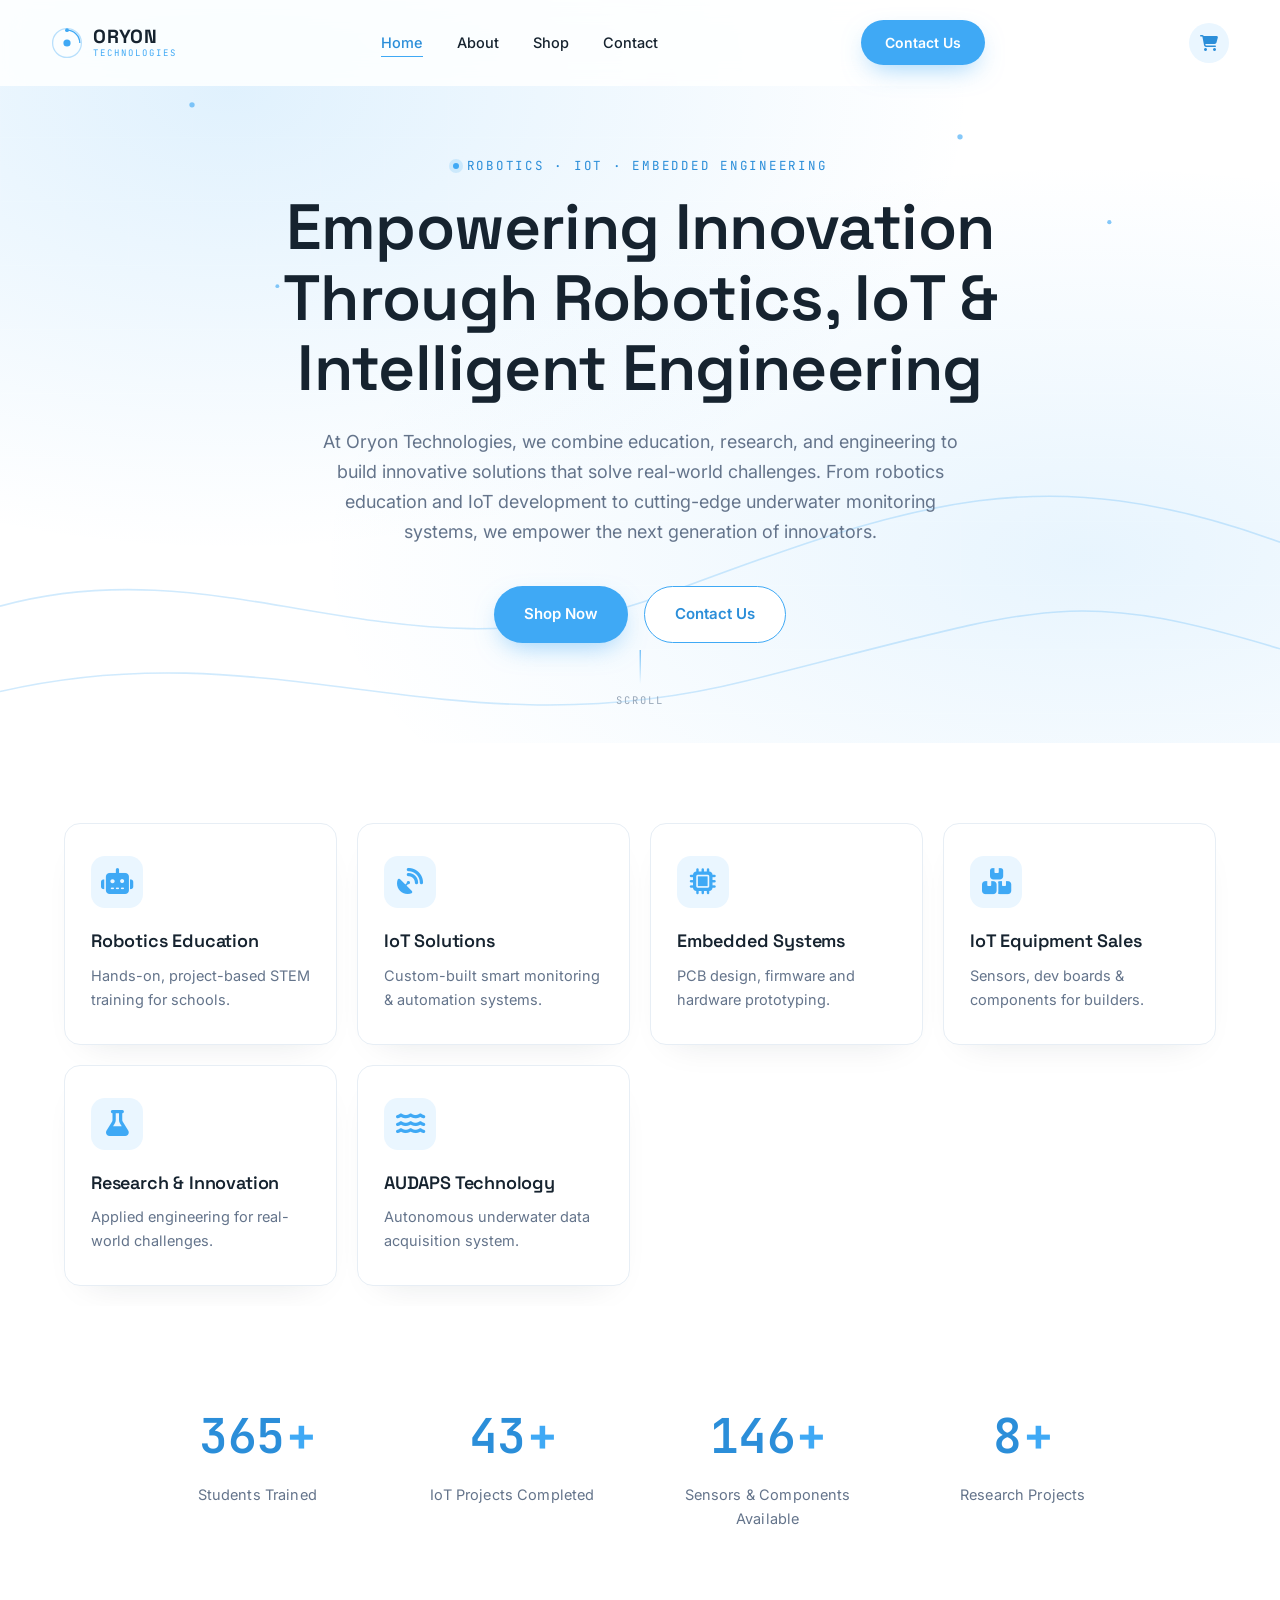
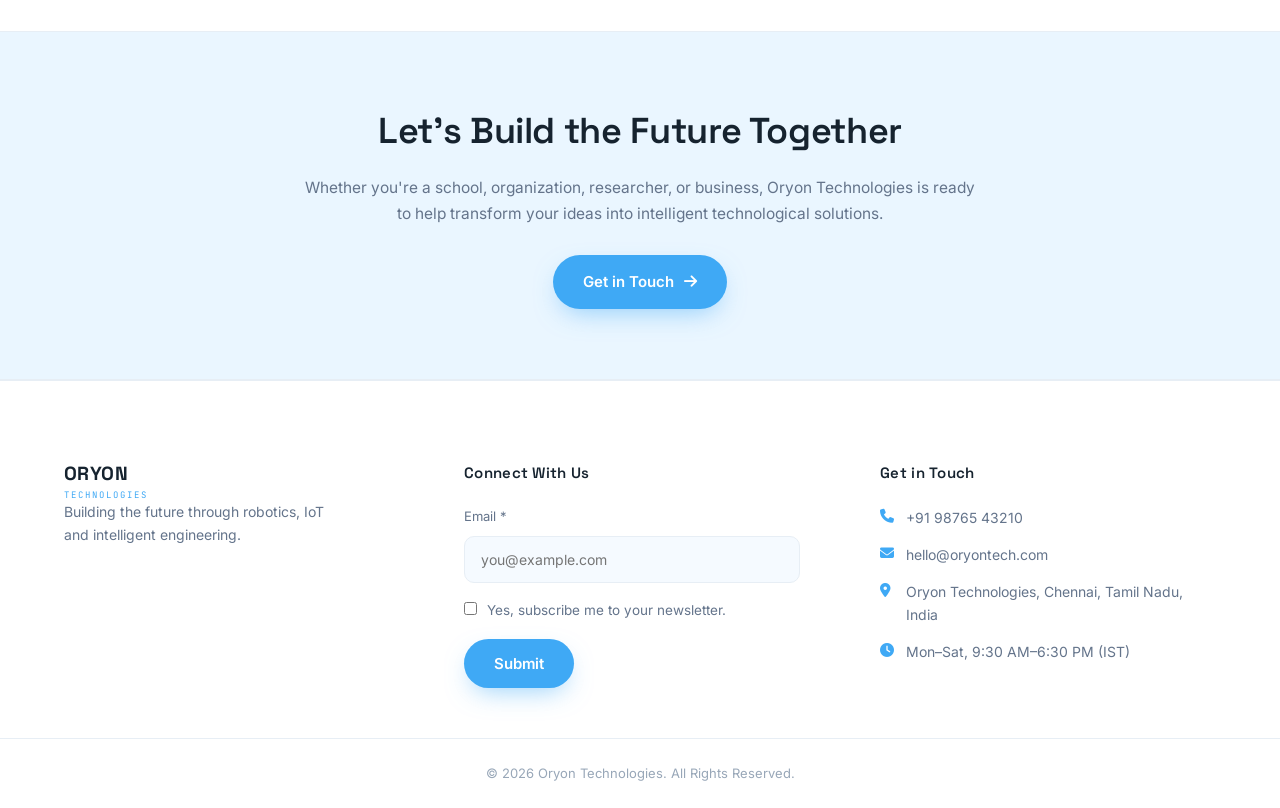
==== commit b54bd33f: "Update website layout and reorganize images" ====
--- a/index.html
+++ b/index.html
@@ -176,26 +176,78 @@
 <footer>
   <div class="container footer-container">
 
+    <!-- Brand -->
     <div class="footer-box footer-brand">
-      <span class="logo-text footer-logo">ORYON<span>TECHNOLOGIES</span></span>
-      <p>Building the future through robotics, IoT and intelligent engineering.</p>
-    </div>
-
-    
-
-    <div class="footer-box">
-      <h3>Follow</h3>
-      <div class="social">
-        <a href="#" aria-label="Facebook"><i class="fab fa-facebook-f"></i></a>
-        <a href="#" aria-label="Instagram"><i class="fab fa-instagram"></i></a>
-        <a href="#" aria-label="LinkedIn"><i class="fab fa-linkedin-in"></i></a>
-        <a href="#" aria-label="YouTube"><i class="fab fa-youtube"></i></a>
-      </div>
-    </div>
-
-  </div>
-
-  <div class="copyright">© 2026 Oryon Technologies. All Rights Reserved.</div>
+      <span class="logo-text footer-logo">
+        ORYON <span>TECHNOLOGIES</span>
+      </span>
+      <p>
+        Building the future through robotics, IoT and intelligent engineering.
+      </p>
+    </div>
+
+    <!-- Newsletter -->
+    <div class="footer-box newsletter">
+      <h3>Connect With Us</h3>
+
+      <form id="newsletter-form">
+
+        <div class="newsletter-field">
+          <label for="newsletter-email">Email *</label>
+          <input
+            type="email"
+            id="newsletter-email"
+            placeholder="you@example.com"
+            required
+          >
+        </div>
+
+        <label class="newsletter-check">
+          <input type="checkbox" required>
+          Yes, subscribe me to your newsletter.
+        </label>
+
+        <div class="newsletter-sub-msg">
+          You're subscribed — thank you!
+        </div>
+
+        <button type="submit" class="btn btn-primary">
+          Submit
+        </button>
+
+      </form>
+    </div>
+
+    <!-- Contact -->
+    <div class="footer-box footer-contact">
+      <h3>Get in Touch</h3>
+
+      <div class="footer-contact-line">
+        <i class="fas fa-phone"></i>
+        <span>+91 98765 43210</span>
+      </div>
+
+      <div class="footer-contact-line">
+        <i class="fas fa-envelope"></i>
+        <span>hello@oryontech.com</span>
+      </div>
+
+      <div class="footer-contact-line">
+        <i class="fas fa-location-dot"></i>
+        <span>Oryon Technologies, Chennai, Tamil Nadu, India</span>
+      </div>
+
+      <div class="footer-contact-line">
+        <i class="fas fa-clock"></i>
+        <span>Mon–Sat, 9:30 AM–6:30 PM (IST)</span>
+      </div>
+    </div>
+
+  </div>
+
+  <div class="copyright">
+    © 2026 Oryon Technologies. All Rights Reserved.
+  </div>
 </footer>
 
 <script src="scripts.js"></script>
--- a/style.css
+++ b/style.css
@@ -29,7 +29,28 @@
 
 body{
   font-family:var(--font-body);
-  color:var(--ink);
+  color:var(--ink);.footer-container{
+    display:flex;
+    justify-content:space-between;
+    align-items:flex-start;
+    gap:80px;
+}
+
+.footer-box{
+    flex:1;
+}
+
+.footer-brand{
+    max-width:320px;
+}
+
+.newsletter{
+    max-width:340px;
+}
+
+.footer-contact{
+    max-width:340px;
+}
   background:var(--white);
   line-height:1.65;
   -webkit-font-smoothing:antialiased;
@@ -200,23 +221,23 @@
 
 .page-header{
   position:relative;
-  padding:170px 24px 80px;
-  text-align:center;
+  padding:110px 24px 10px;
+  text-align:left;
   overflow:hidden;
   background:
     radial-gradient(ellipse at 18% 20%, rgba(63,169,245,0.14), transparent 55%),
     radial-gradient(ellipse at 85% 80%, rgba(63,169,245,0.1), transparent 50%),
     var(--white);
-  border-bottom:1px solid var(--line);
+  border-bottom:none;
 }
 .page-header .page-header-content h1{ color:var(--ink); }
 .page-header .page-header-sub{ color:var(--steel); }
 .page-header-dark{ background:inherit; }
 
-.page-header-content{ position:relative; z-index:2; max-width:720px; margin:auto; }
-.page-header-content .eyebrow{ justify-content:center; }
-.page-header-content h1{ font-size:clamp(32px,5vw,54px); margin-bottom:14px; }
-.page-header-sub{ color:var(--steel); font-size:16.5px; }
+.page-header-content{ position:relative; z-index:2; max-width:720px; margin-left: 0; margin-right:auto; }
+.page-header-content .eyebrow{ justify-content:flex-start; }
+.page-header-content h1{ font-size:clamp(30px,5vw,44px); margin: 10px; text-align: left; }
+.page-header-sub{ color:var(--steel); font-size:16.5px; text-align: left; }
 
 /* =========================================================
    CTA STRIP (used between page content and footer)
@@ -248,6 +269,7 @@
     align-items:center;
     text-align:center;
 =======
+>>>>>>> 384b295 (Update website layout and reorganize images)
   min-height:92vh;
   position:relative;
   display:flex; align-items:center; justify-content:center; text-align:center;
@@ -257,7 +279,6 @@
     var(--white);
   overflow:hidden;
   padding:150px 24px 100px;
->>>>>>> 16c3408 (Add new pages and update styles)
 }
 
 .hero-bg{ position:absolute; inset:0; opacity:.7; }
@@ -333,124 +354,7 @@
 .highlight-card h3{ font-size:18px; margin-bottom:8px; }
 .highlight-card p{ color:var(--steel); font-size:14.5px; }
 
-<<<<<<< HEAD
-.about-content h2{
-    font-size:40px;
-    margin-bottom:20px;
-}
-
-.about-content p{
-    margin-bottom:20px;
-    color:#666;
-}
-
-.about-content li{
-    margin-bottom:12px;
-    font-weight:500;
-}
-
-/* =========================
-   SECTION TITLE
-========================= */
-
-.section-title{
-    text-align:center;
-    margin-bottom:60px;
-
-}
-
-.section-title h2{
-    font-size:42px;
-    margin-bottom:10px;
-    color:#ffffff;
-}
-
-.section-title p{
-    color:#ffffff;
-}
-
-/* =========================
-   SERVICES
-========================= */
-
-.services{
-    padding:100px 7%;
-    background:#0056ff;
-}
-
-.service-container{
-    display:grid;
-    grid-template-columns:repeat(auto-fit,minmax(280px,1fr));
-    gap:30px;
-}
-
-.service-card{
-    background:#fff;
-    padding:40px;
-    border-radius:15px;
-    text-align:center;
-    transition:.4s;
-    box-shadow:0 8px 25px rgba(233, 225, 225, 0.08);
-}
-
-.service-card:hover{
-    transform:translateY(-10px);
-}
-
-.service-card i{
-    font-size:50px;
-    color:#296df4;
-    margin-bottom:20px;
-}
-
-.service-card h3{
-    margin-bottom:15px;
-}
-
-/* =========================
-   PRODUCTS
-========================= */
-
-.products{
-    padding:100px 7%;
-}
-
-.product-container{
-    display:grid;
-    grid-template-columns:repeat(auto-fit,minmax(300px,1fr));
-    gap:30px;
-}
-
-.product-card{
-    overflow:hidden;
-    border-radius:15px;
-    background:#fff;
-    box-shadow:0 10px 25px rgba(0,0,0,.08);
-    transition:.4s;
-}
-
-.product-card:hover{
-    transform:translateY(-8px);
-}
-
-.product-card img{
-    height:230px;
-    object-fit:cover;
-}
-
-.product-card h3{
-    padding:20px;
-}
-
-.product-card p{
-    padding:0 20px 25px;
-    color:#666666;
-}
-
-/* =========================
-=======
-/* =========================================================
->>>>>>> 16c3408 (Add new pages and update styles)
+/* =========================================================
    STATS
 ========================================================= */
 
@@ -489,7 +393,7 @@
    ABOUT
 ========================================================= */
 
-.about{ padding:120px 0; background:var(--white); }
+.about{ padding:12px 0; background:var(--white); }
 
 .about-grid{
   display:grid;
@@ -788,13 +692,13 @@
    CONTACT
 ========================================================= */
 
-.contact{ background:var(--white); padding:110px 0 100px; }
+.contact{ background:var(--white); padding:40px 0 100px; }
 .contact-page{ padding-top:90px; }
 
 .contact-cta{
-  text-align:center; max-width:680px; margin-bottom:70px;
-}
-.contact-cta h2{ font-size:clamp(28px,3.6vw,40px); margin-bottom:16px; }
+  text-align:center; max-width:680px; margin-bottom:680px;
+}
+.contact-cta h2{ font-size:clamp(28px,3.6vw,40px); margin-bottom:16px; margin:0 auto 20px; }
 .contact-cta p{ color:var(--steel); font-size:16px; }
 
 .contact-grid{
@@ -1011,12 +915,135 @@
   margin-bottom:22px;
 }
 
+/* =========================================================
+   CART DRAWER
+========================================================= */
+
+.cart-overlay{
+  position:fixed; inset:0; z-index:1000;
+  background:rgba(15,30,45,0.35);
+  opacity:0; pointer-events:none;
+  transition:opacity .35s var(--ease);
+}
+.cart-overlay.show{ opacity:1; pointer-events:auto; }
+
+.cart-drawer{
+  position:fixed; top:0; right:-420px; z-index:1001;
+  width:min(400px,92%); height:100vh;
+  background:#fff;
+  box-shadow:-24px 0 60px rgba(22,35,47,0.2);
+  display:flex; flex-direction:column;
+  transition:right .45s var(--ease);
+}
+.cart-drawer.open{ right:0; }
+
+.cart-drawer-header{
+  display:flex; align-items:center; justify-content:space-between;
+  padding:24px 26px; border-bottom:1px solid var(--line);
+}
+.cart-drawer-header h3{ font-size:18px; display:flex; align-items:center; gap:10px; }
+.cart-drawer-header h3 i{ color:var(--blue); font-size:16px; }
+.cart-close{
+  width:36px; height:36px; border-radius:50%; border:none;
+  background:var(--blue-pale); color:var(--blue-dark);
+  cursor:pointer; font-size:14px; transition:background .3s, color .3s;
+}
+.cart-close:hover{ background:var(--blue); color:#fff; }
+
+.cart-items{ flex:1; overflow-y:auto; padding:8px 22px; }
+
+.cart-item{
+  display:flex; align-items:center; gap:14px;
+  padding:16px 4px; border-bottom:1px solid var(--line);
+}
+.cart-item-icon{
+  width:46px; height:46px; border-radius:12px; flex-shrink:0;
+  background:var(--blue-pale); color:var(--blue);
+  display:flex; align-items:center; justify-content:center; font-size:18px;
+}
+.cart-item-info{ flex:1; display:flex; flex-direction:column; gap:3px; min-width:0; }
+.cart-item-name{ font-size:14px; font-weight:600; color:var(--ink); }
+.cart-item-meta{ font-size:12px; color:var(--steel); font-family:var(--font-mono); }
+.cart-item-remove{
+  background:none; border:none; color:var(--steel-light);
+  font-size:15px; cursor:pointer; padding:8px; transition:color .3s;
+}
+.cart-item-remove:hover{ color:#E0435C; }
+
+.cart-empty{
+  display:flex; flex-direction:column; align-items:center; justify-content:center;
+  gap:16px; padding:70px 24px; text-align:center; color:var(--steel-light);
+}
+.cart-empty i{ font-size:40px; color:var(--blue-pale); }
+.cart-empty span{ font-size:14px; }
+
+.cart-drawer-footer{ padding:22px 26px; border-top:1px solid var(--line); }
+.cart-subtotal-row{
+  display:flex; justify-content:space-between; align-items:center;
+  font-size:15px; color:var(--ink); margin-bottom:16px;
+}
+.cart-subtotal-row span:last-child{ font-family:var(--font-mono); font-weight:700; color:var(--blue-dark); }
+.cart-checkout{ width:100%; justify-content:center; }
+
+/* =========================================================
+   FOOTER — NEWSLETTER / CONTACT / LEGAL
+========================================================= */
+
+.footer-secondary{
+  border-top:1px solid var(--line);
+  padding:56px 0;
+}
+.footer-secondary-grid{
+  display:grid;
+  grid-template-columns:1.3fr 1fr 1fr;
+  gap:44px;
+}
+.footer-secondary h3{ font-size:16px; margin-bottom:18px; }
+
+.newsletter-field label{ display:block; font-size:13px; color:var(--steel); margin-bottom:8px; }
+.newsletter-field input[type="email"]{
+  width:100%; padding:14px 16px;
+  border:1.5px solid var(--line); border-radius:var(--radius-sm);
+  font-family:var(--font-body); font-size:14px;
+  background:var(--blue-pale-2);
+  margin-bottom:16px;
+  transition:border-color .3s;
+  outline:none;
+}
+.newsletter-field input[type="email"]:focus{ border-color:var(--blue); }
+
+.newsletter-check{
+  display:flex; align-items:flex-start; gap:10px;
+  margin-bottom:18px; font-size:13.5px; color:var(--steel);
+}
+.newsletter-check input{ margin-top:3px; accent-color:var(--blue); }
+
+.newsletter-sub-msg{
+  font-size:13px; color:#1FAE6B; margin-top:-8px; margin-bottom:14px;
+  display:none;
+}
+.newsletter-sub-msg.show{ display:block; }
+
+.footer-contact-line{
+  display:flex; gap:10px; align-items:flex-start;
+  font-size:14px; color:var(--steel); margin-bottom:14px;
+}
+.footer-contact-line i{ color:var(--blue); width:16px; margin-top:3px; flex-shrink:0; }
+
+.footer-legal li{ margin-bottom:11px; }
+.footer-legal a{ font-size:14px; color:var(--steel); transition:color .3s; }
+.footer-legal a:hover{ color:var(--blue-dark); }
+
+/* =========================================================
+   RESPONSIVE
+========================================================= */
 
 @media (max-width:1024px){
   .about-grid{ grid-template-columns:1fr; gap:50px; }
   .about-visual{ max-width:360px; margin:0 auto; }
   .contact-grid{ grid-template-columns:1fr; }
   .footer-container{ grid-template-columns:1fr 1fr; }
+  .footer-secondary-grid{ grid-template-columns:1fr; gap:36px; }
 }
 
 @media (max-width:900px){
@@ -1053,4 +1080,4 @@
   .sdg-cards{ flex-direction:column; }
   .contact-form{ padding:28px; }
   .stats-grid{ grid-template-columns:1fr 1fr; }
-}
+}
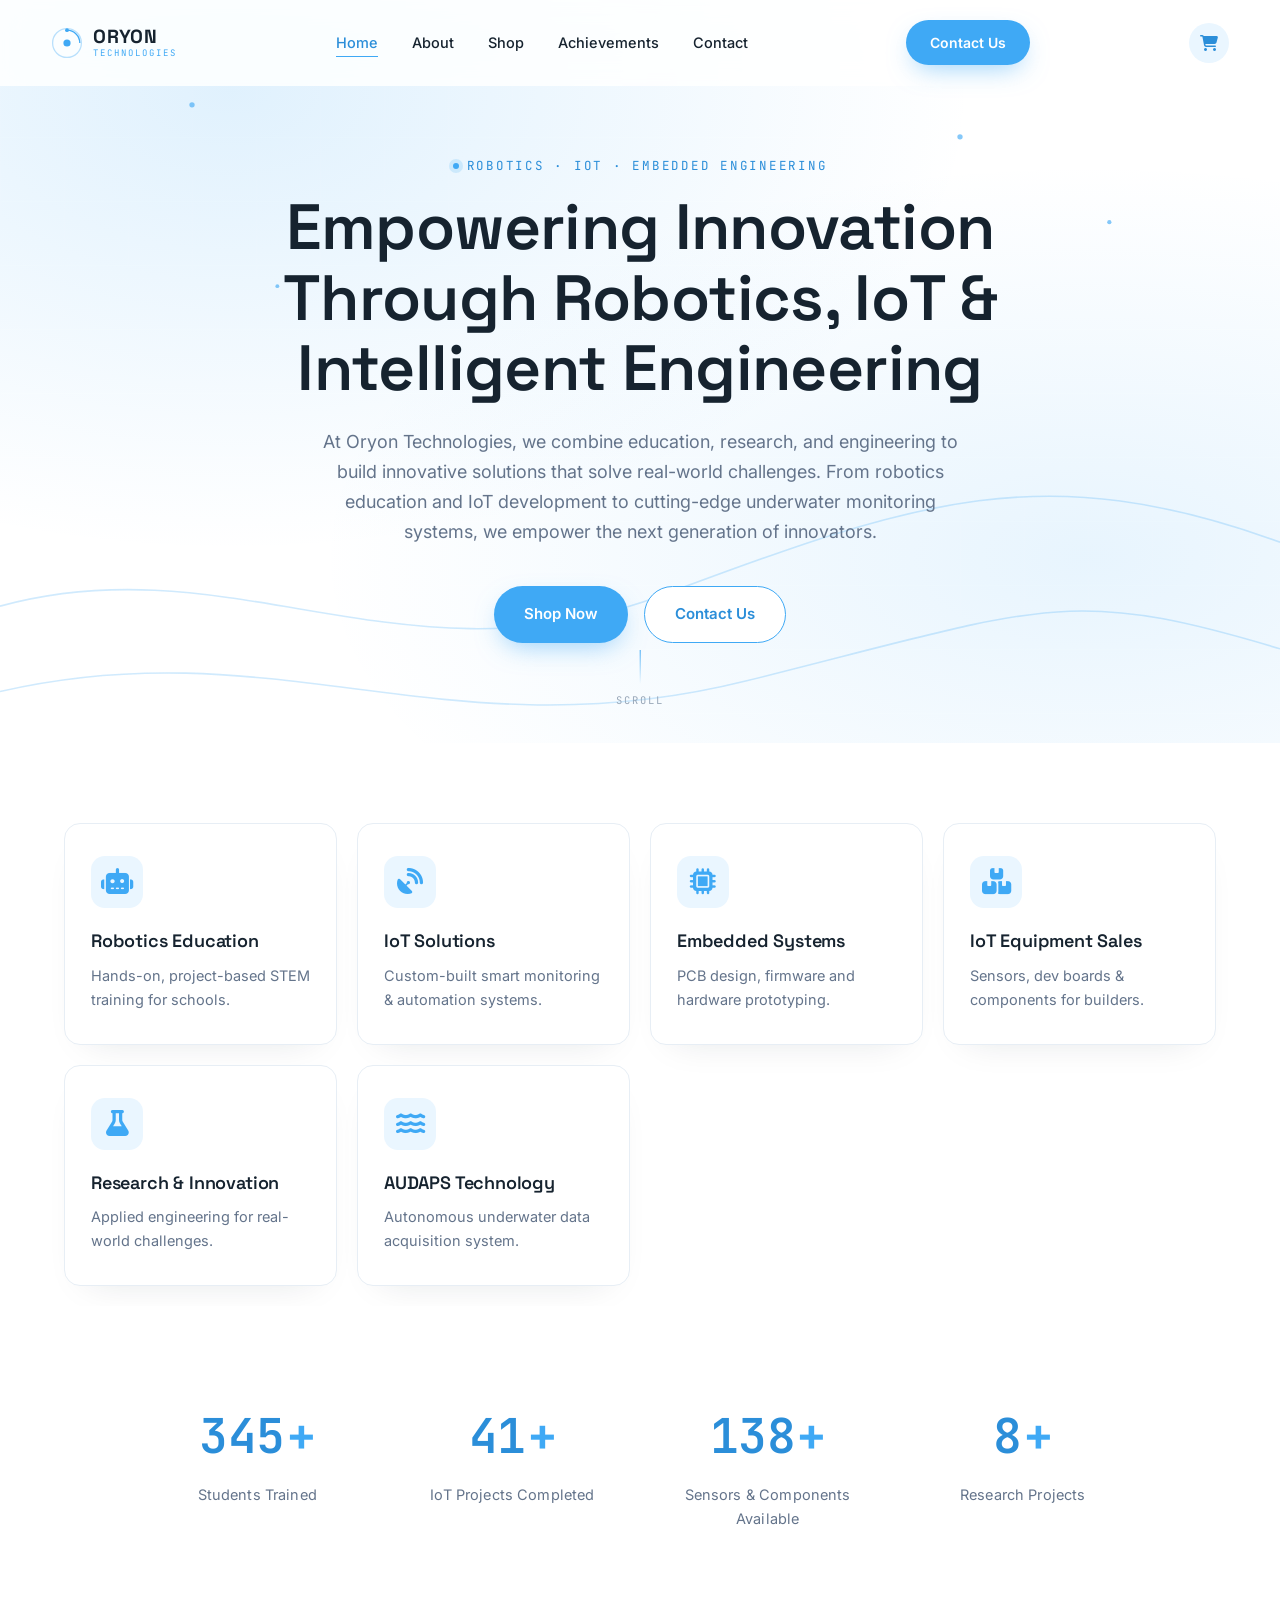
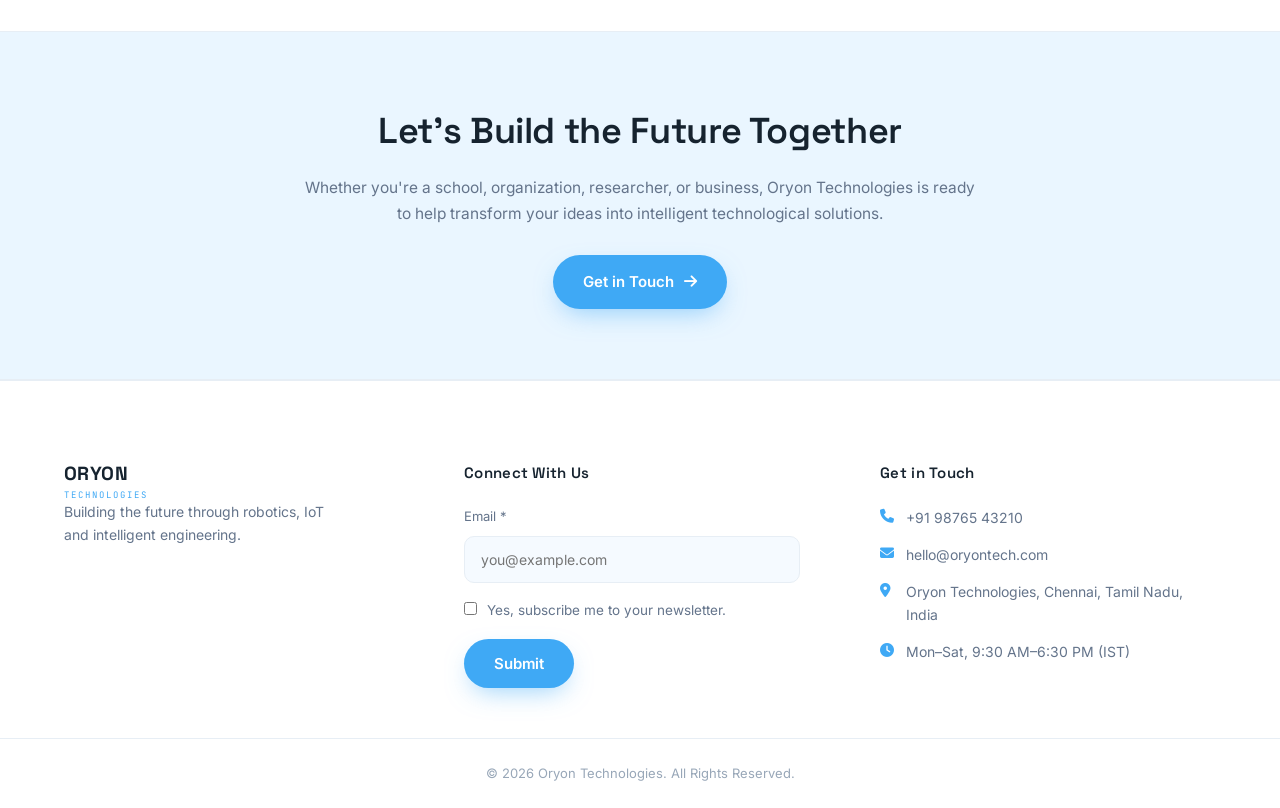
==== commit f601c9bb: "Shop Interation Final" ====
--- a/index.html
+++ b/index.html
@@ -34,6 +34,7 @@
       <li><a href="index.html" class="active">Home</a></li>
       <li><a href="about.html">About</a></li>
       <li><a href="shop.html">Shop</a></li>
+      <li><a href="achievements.html">Achievements</a></li>
       <li><a href="contact.html">Contact</a></li>
     </ul>
 
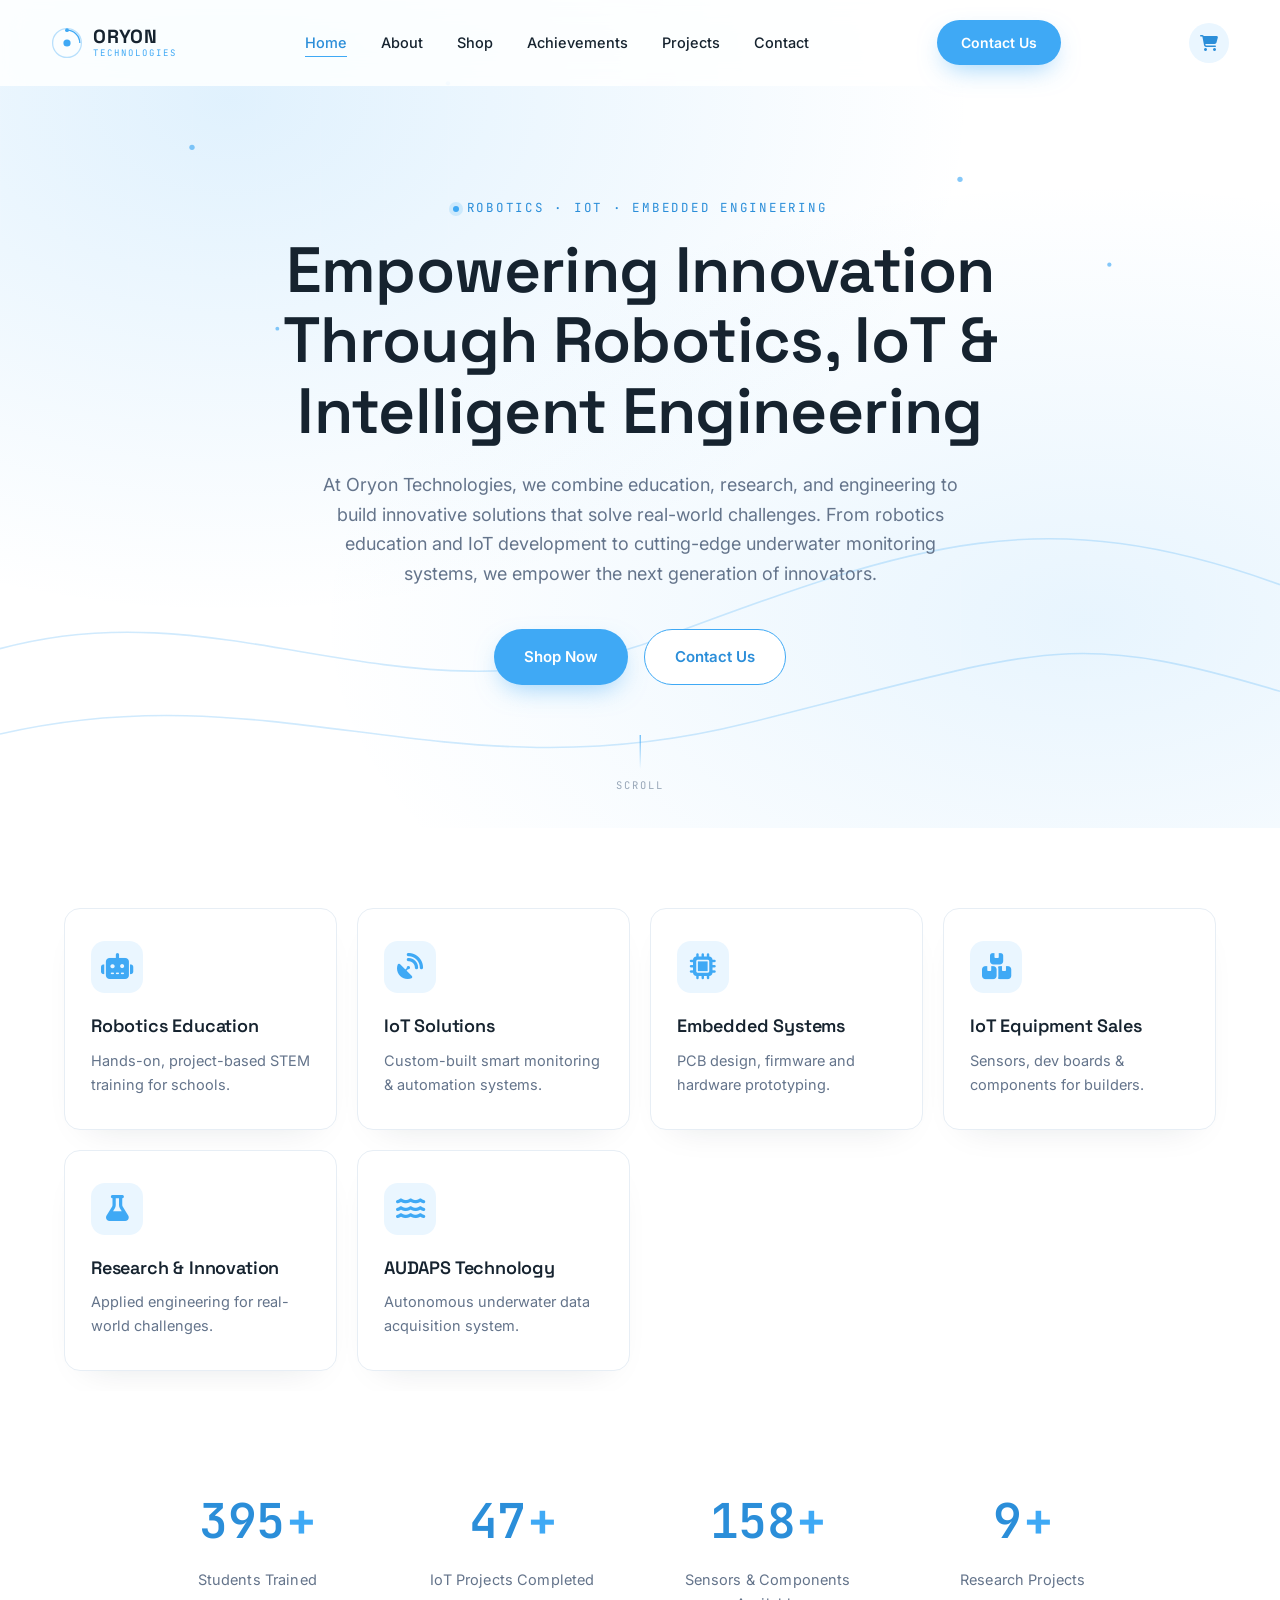
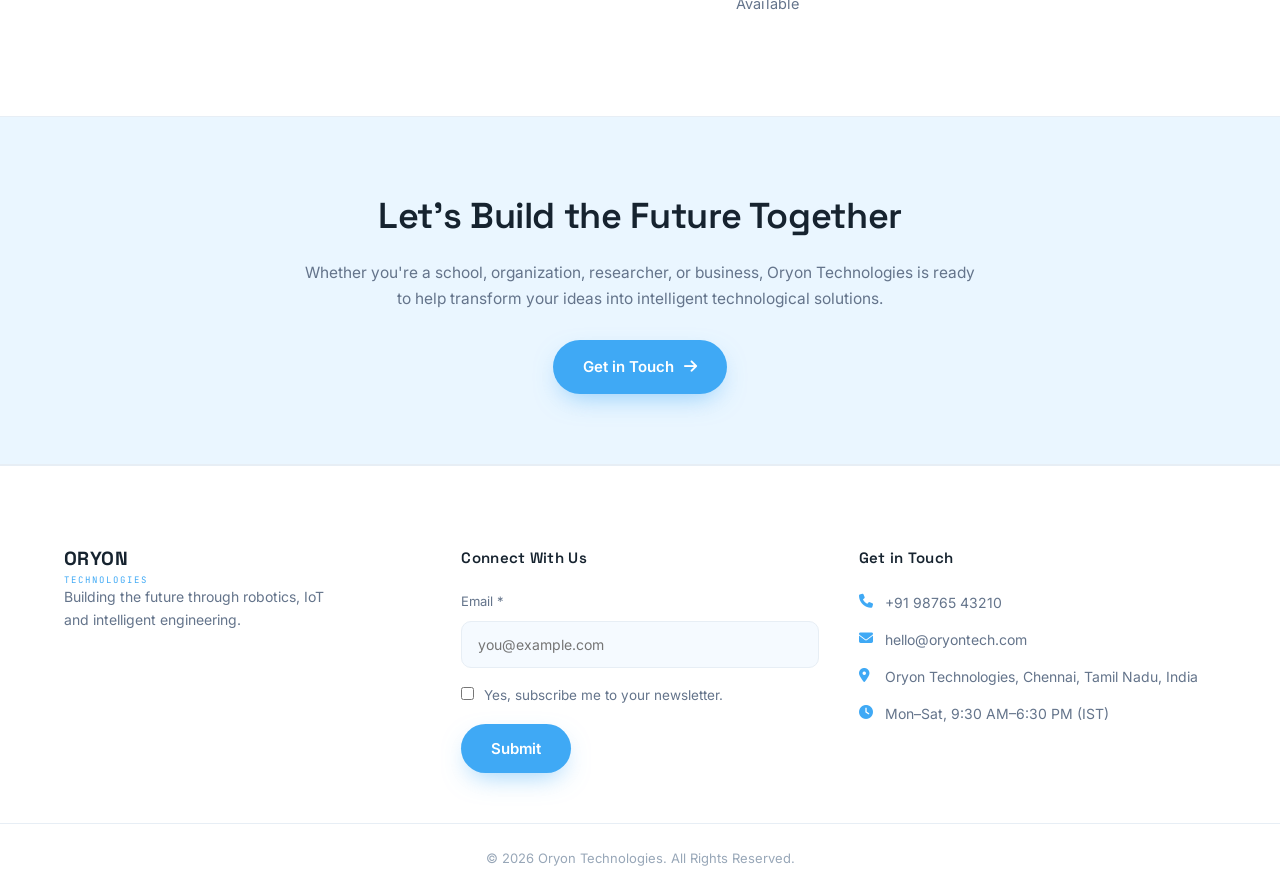
==== commit e4173de5: "add all" ====
--- a/index.html
+++ b/index.html
@@ -35,6 +35,7 @@
       <li><a href="about.html">About</a></li>
       <li><a href="shop.html">Shop</a></li>
       <li><a href="achievements.html">Achievements</a></li>
+      <li><a href="projects.html">Projects</a></li>
       <li><a href="contact.html">Contact</a></li>
     </ul>
 
@@ -252,5 +253,6 @@
 </footer>
 
 <script src="scripts.js"></script>
+<script src="animations.js"></script>
 </body>
 </html>
--- a/style.css
+++ b/style.css
@@ -29,28 +29,7 @@
 
 body{
   font-family:var(--font-body);
-  color:var(--ink);.footer-container{
-    display:flex;
-    justify-content:space-between;
-    align-items:flex-start;
-    gap:80px;
-}
-
-.footer-box{
-    flex:1;
-}
-
-.footer-brand{
-    max-width:320px;
-}
-
-.newsletter{
-    max-width:340px;
-}
-
-.footer-contact{
-    max-width:340px;
-}
+  color:var(--ink);
   background:var(--white);
   line-height:1.65;
   -webkit-font-smoothing:antialiased;
@@ -221,7 +200,7 @@
 
 .page-header{
   position:relative;
-  padding:110px 24px 10px;
+  padding:110px 24px 15px;
   text-align:left;
   overflow:hidden;
   background:
@@ -236,7 +215,7 @@
 
 .page-header-content{ position:relative; z-index:2; max-width:720px; margin-left: 0; margin-right:auto; }
 .page-header-content .eyebrow{ justify-content:flex-start; }
-.page-header-content h1{ font-size:clamp(30px,5vw,44px); margin: 10px; text-align: left; }
+.page-header-content h1{  font-size: clamp(30px,5vw,44px); margin: 0; text-align: left; }
 .page-header-sub{ color:var(--steel); font-size:16.5px; text-align: left; }
 
 /* =========================================================
@@ -260,16 +239,6 @@
 ========================================================= */
 
 .hero{
-<<<<<<< HEAD
-    height:100vh;
-    background:url("wp12899140.jpg") center/cover no-repeat;
-    position:relative;
-    display:flex;
-    justify-content:center;
-    align-items:center;
-    text-align:center;
-=======
->>>>>>> 384b295 (Update website layout and reorganize images)
   min-height:92vh;
   position:relative;
   display:flex; align-items:center; justify-content:center; text-align:center;
@@ -399,13 +368,13 @@
   display:grid;
   grid-template-columns:0.85fr 1.15fr;
   gap:80px;
-  align-items:center;
+  align-items:start;
 }
 
 .about-illustration{ width:100%; height:auto; }
 
 .about-content h2{ font-size:clamp(28px,3.6vw,42px); margin-bottom:22px; }
-.about-content p{ color:var(--steel); margin-bottom:18px; font-size:15.5px; }
+.about-content p{ color:var(--steel); margin:0 0 18px; font-size:15.5px; }
 
 .vision-mission{
   display:grid; grid-template-columns:1fr 1fr; gap:20px; margin-top:34px;
@@ -693,10 +662,10 @@
 ========================================================= */
 
 .contact{ background:var(--white); padding:40px 0 100px; }
-.contact-page{ padding-top:90px; }
+.contact-page{ padding-top:20px; }
 
 .contact-cta{
-  text-align:center; max-width:680px; margin-bottom:680px;
+  text-align:center; max-width:680px; margin-bottom:40px;
 }
 .contact-cta h2{ font-size:clamp(28px,3.6vw,40px); margin-bottom:16px; margin:0 auto 20px; }
 .contact-cta p{ color:var(--steel); font-size:16px; }
@@ -787,7 +756,7 @@
 
 .footer-container{
   display:grid;
-  grid-template-columns:1.4fr 1fr 1fr 1fr;
+  grid-template-columns: 1fr 1fr 1fr;
   gap:40px;
   padding-bottom:50px;
 }
@@ -1080,4 +1049,198 @@
   .sdg-cards{ flex-direction:column; }
   .contact-form{ padding:28px; }
   .stats-grid{ grid-template-columns:1fr 1fr; }
-}+}
+
+/* =========================================================
+   ACHIEVEMENTS PAGE
+========================================================= */
+
+.achievements-page{ padding-top:90px; }
+
+.achievements{ padding:70px 0 110px; background:var(--white); }
+
+.achievement-grid{
+  display:grid;
+  grid-template-columns:repeat(auto-fit,minmax(270px,1fr));
+  gap:26px;
+}
+
+.achievement-card{
+  background:#fff;
+  border:1px solid var(--line);
+  border-radius:var(--radius-md);
+  overflow:hidden;
+  cursor:pointer;
+  display:flex; flex-direction:column;
+  transition:transform .4s var(--ease), box-shadow .4s var(--ease), border-color .4s;
+  box-shadow:0 16px 36px -26px rgba(22,35,47,0.15);
+}
+.achievement-card:hover{
+  transform:translateY(-8px);
+  box-shadow:0 24px 44px -20px rgba(63,169,245,0.25);
+  border-color:rgba(63,169,245,0.4);
+}
+
+.achievement-media{
+  aspect-ratio:16/10;
+  background:var(--blue-pale);
+  display:flex; align-items:center; justify-content:center;
+  position:relative; overflow:hidden;
+}
+.achievement-media i{ font-size:48px; color:var(--blue); transition:transform .5s var(--ease); }
+.achievement-card:hover .achievement-media i{ transform:scale(1.12) rotate(-5deg); }
+
+.achievement-year-badge{
+  position:absolute; top:14px; right:14px;
+  font-family:var(--font-mono); font-size:11px; letter-spacing:0.06em;
+  padding:6px 12px; border-radius:100px;
+  background:rgba(255,255,255,0.9); color:var(--blue-dark);
+  text-transform:uppercase;
+}
+
+.achievement-body{ padding:26px 26px 28px; display:flex; flex-direction:column; gap:10px; flex:1; }
+.achievement-body h3{ font-size:18px; }
+.achievement-body p{ color:var(--steel); font-size:14.5px; }
+.achievement-body .ach-more{
+  margin-top:10px;
+  display:inline-flex; align-items:center; gap:8px;
+  font-size:13.5px; font-weight:600; color:var(--blue-dark);
+}
+.achievement-body .ach-more i{ font-size:11px; transition:transform .3s var(--ease); }
+.achievement-card:hover .ach-more i{ transform:translateX(4px); }
+
+/* =========================================================
+   PROJECTS PAGE
+========================================================= */
+
+.projects-page{ padding-top:90px; }
+
+.projects-section{ padding:70px 0 110px; background:var(--white); }
+
+.project-grid{
+  display:grid;
+  grid-template-columns:repeat(auto-fit,minmax(300px,1fr));
+  gap:28px;
+}
+
+.project-card{
+  background:#fff;
+  border:1px solid var(--line);
+  border-radius:var(--radius-md);
+  overflow:hidden;
+  cursor:pointer;
+  display:flex; flex-direction:column;
+  transition:transform .4s var(--ease), box-shadow .4s var(--ease), border-color .4s;
+  box-shadow:0 16px 36px -26px rgba(22,35,47,0.15);
+}
+.project-card:hover{
+  transform:translateY(-8px);
+  box-shadow:0 26px 48px -20px rgba(63,169,245,0.25);
+  border-color:rgba(63,169,245,0.4);
+}
+.project-media{
+  aspect-ratio:16/10;
+  background:var(--blue-pale);
+  display:flex; align-items:center; justify-content:center;
+  position:relative; overflow:hidden;
+}
+.project-media i{ font-size:48px; color:var(--blue); transition:transform .5s var(--ease); }
+.project-card:hover .project-media i{ transform:scale(1.12) rotate(-5deg); }
+.project-status{
+  position:absolute; top:14px; right:14px;
+  font-family:var(--font-mono); font-size:11px; letter-spacing:0.06em;
+  padding:6px 12px; border-radius:100px;
+  background:rgba(255,255,255,0.9); color:var(--blue-dark);
+  text-transform:uppercase;
+}
+.project-body{ padding:26px 26px 28px; display:flex; flex-direction:column; gap:10px; flex:1; }
+.project-body h3{ font-size:19px; }
+.project-body p{ color:var(--steel); font-size:14.5px; }
+.project-tags{ display:flex; flex-wrap:wrap; gap:8px; margin-top:6px; }
+.project-tags li{
+  font-family:var(--font-mono); font-size:11.5px;
+  padding:6px 12px; border-radius:100px;
+  background:var(--blue-pale);
+  border:1px solid rgba(63,169,245,0.25);
+  color:var(--blue-dark);
+}
+.project-more{
+  margin-top:10px;
+  display:inline-flex; align-items:center; gap:8px;
+  font-size:13.5px; font-weight:600; color:var(--blue-dark);
+}
+.project-more i{ font-size:11px; transition:transform .3s var(--ease); }
+.project-card:hover .project-more i{ transform:translateX(4px); }
+
+/* =========================================================
+   DETAIL MODAL (shared: achievements + projects)
+========================================================= */
+
+.detail-overlay{
+  position:fixed; inset:0; z-index:1000;
+  background:rgba(15,30,45,0.45);
+  display:flex; align-items:center; justify-content:center;
+  padding:30px;
+  opacity:0; pointer-events:none;
+  transition:opacity .35s var(--ease);
+}
+.detail-overlay.show{ opacity:1; pointer-events:auto; }
+
+.detail-modal{
+  background:#fff;
+  border-radius:var(--radius-lg);
+  max-width:640px; width:100%;
+  max-height:85vh; overflow-y:auto;
+  padding:44px;
+  position:relative;
+  box-shadow:0 40px 90px -30px rgba(22,35,47,0.35);
+  transform:translateY(24px) scale(.98);
+  opacity:0;
+  transition:transform .4s var(--ease), opacity .4s var(--ease);
+}
+.detail-overlay.show .detail-modal{ transform:translateY(0) scale(1); opacity:1; }
+
+.detail-close{
+  position:absolute; top:20px; right:20px;
+  width:38px; height:38px; border-radius:50%; border:none;
+  background:var(--blue-pale); color:var(--blue-dark);
+  font-size:15px; cursor:pointer;
+  transition:background .3s, color .3s;
+}
+.detail-close:hover{ background:var(--blue); color:#fff; }
+
+.detail-icon{
+  width:56px; height:56px; border-radius:16px;
+  display:flex; align-items:center; justify-content:center;
+  background:var(--blue); color:#fff; font-size:24px;
+  margin-bottom:22px;
+  box-shadow:0 12px 26px -8px rgba(63,169,245,0.45);
+}
+.detail-tag{
+  font-family:var(--font-mono); font-size:11.5px; letter-spacing:0.1em;
+  text-transform:uppercase; color:var(--blue-dark); margin-bottom:10px; display:block;
+}
+.detail-modal h2{ font-size:clamp(22px,3vw,28px); margin-bottom:16px; }
+.detail-modal p{ color:var(--steel); font-size:15px; margin-bottom:14px; }
+.detail-modal h4{ font-size:14.5px; color:var(--ink); margin:22px 0 10px; }
+.detail-list li{
+  color:var(--steel); font-size:14.5px; margin-bottom:8px;
+  padding-left:20px; position:relative;
+}
+.detail-list li::before{
+  content:''; position:absolute; left:0; top:8px;
+  width:8px; height:2px; background:var(--blue);
+}
+.detail-tags{ display:flex; flex-wrap:wrap; gap:8px; margin-top:6px; }
+.detail-tags li{
+  font-family:var(--font-mono); font-size:11.5px;
+  padding:6px 12px; border-radius:100px;
+  background:var(--blue-pale);
+  border:1px solid rgba(63,169,245,0.25);
+  color:var(--blue-dark);
+}
+
+@media (max-width:640px){
+  .detail-modal{ padding:28px; max-height:90vh; }
+  .detail-overlay{ padding:14px; }
+}
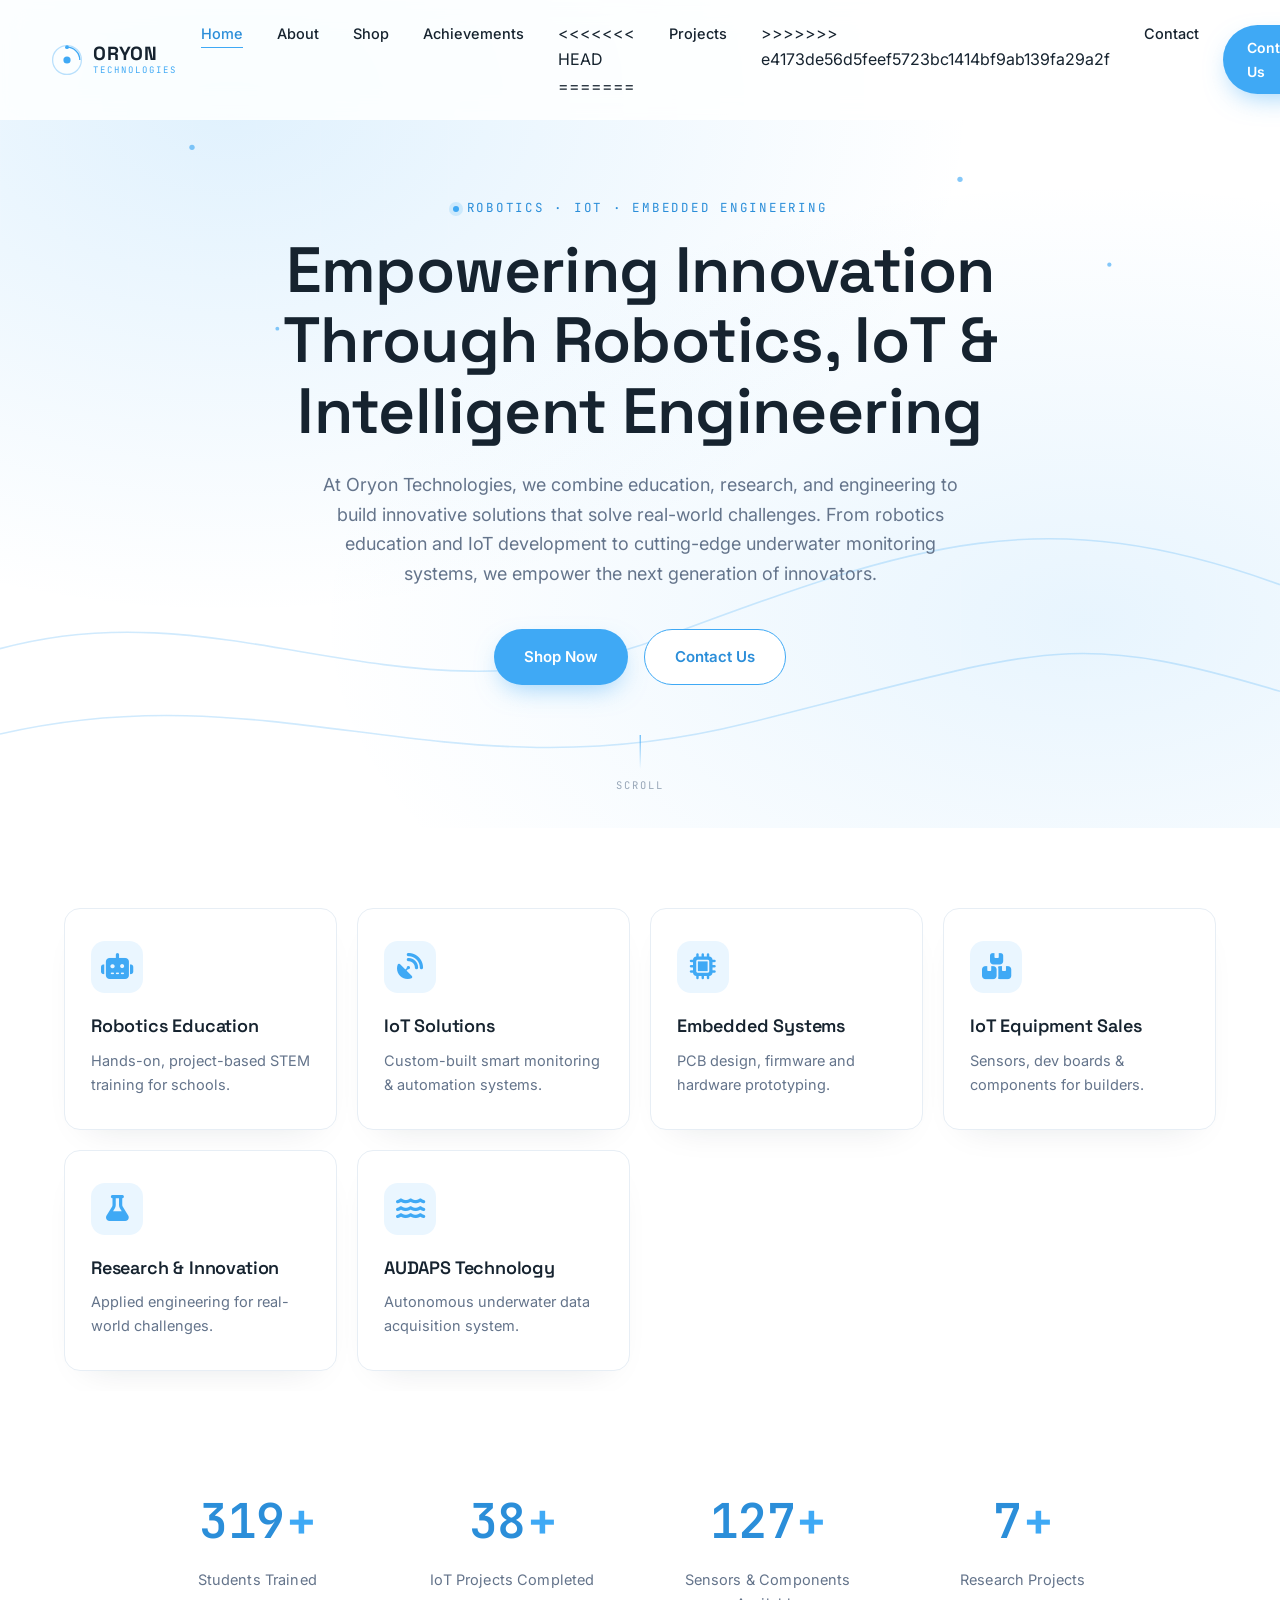
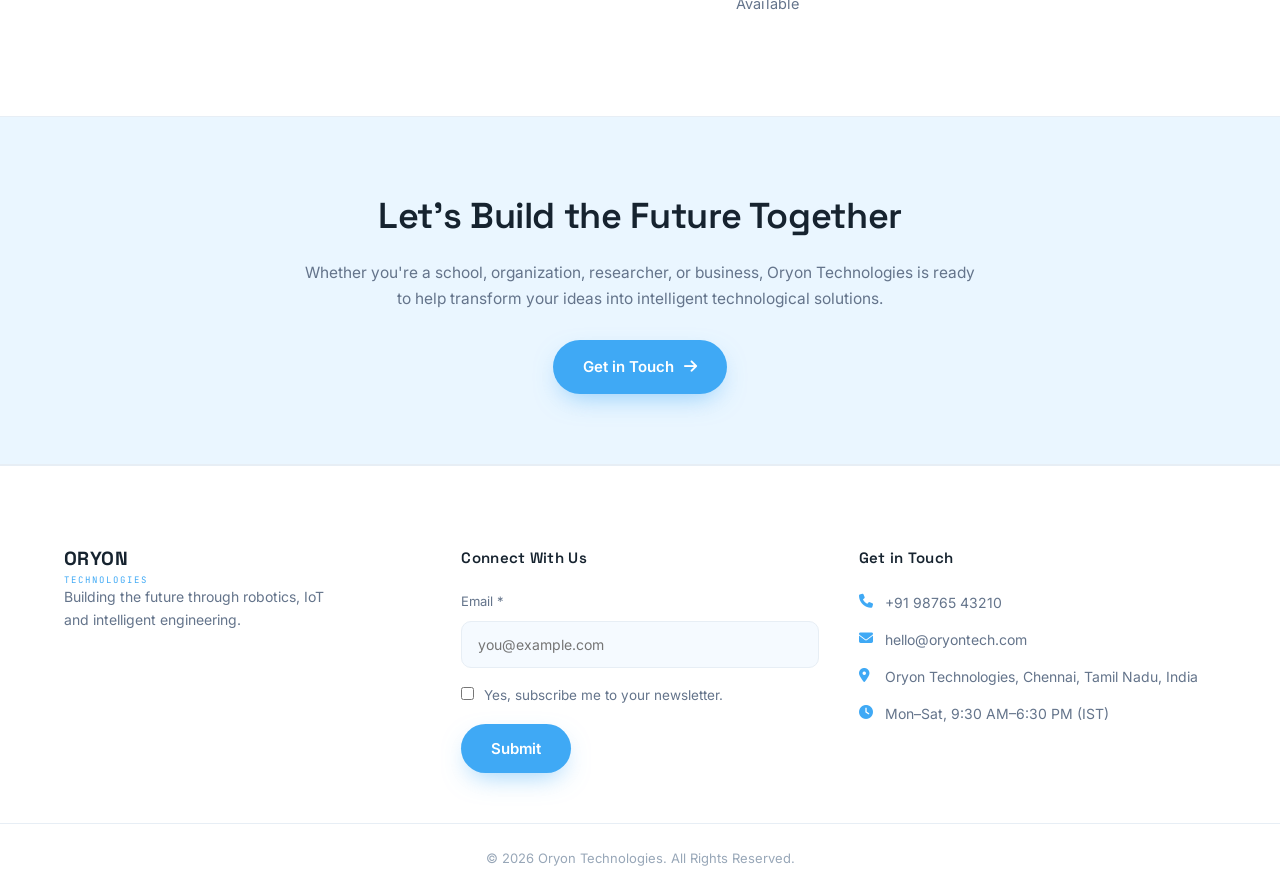
==== commit 94343064: "Check" ====
--- a/index.html
+++ b/index.html
@@ -35,7 +35,10 @@
       <li><a href="about.html">About</a></li>
       <li><a href="shop.html">Shop</a></li>
       <li><a href="achievements.html">Achievements</a></li>
+<<<<<<< HEAD
+=======
       <li><a href="projects.html">Projects</a></li>
+>>>>>>> e4173de56d5feef5723bc1414bf9ab139fa29a2f
       <li><a href="contact.html">Contact</a></li>
     </ul>
 
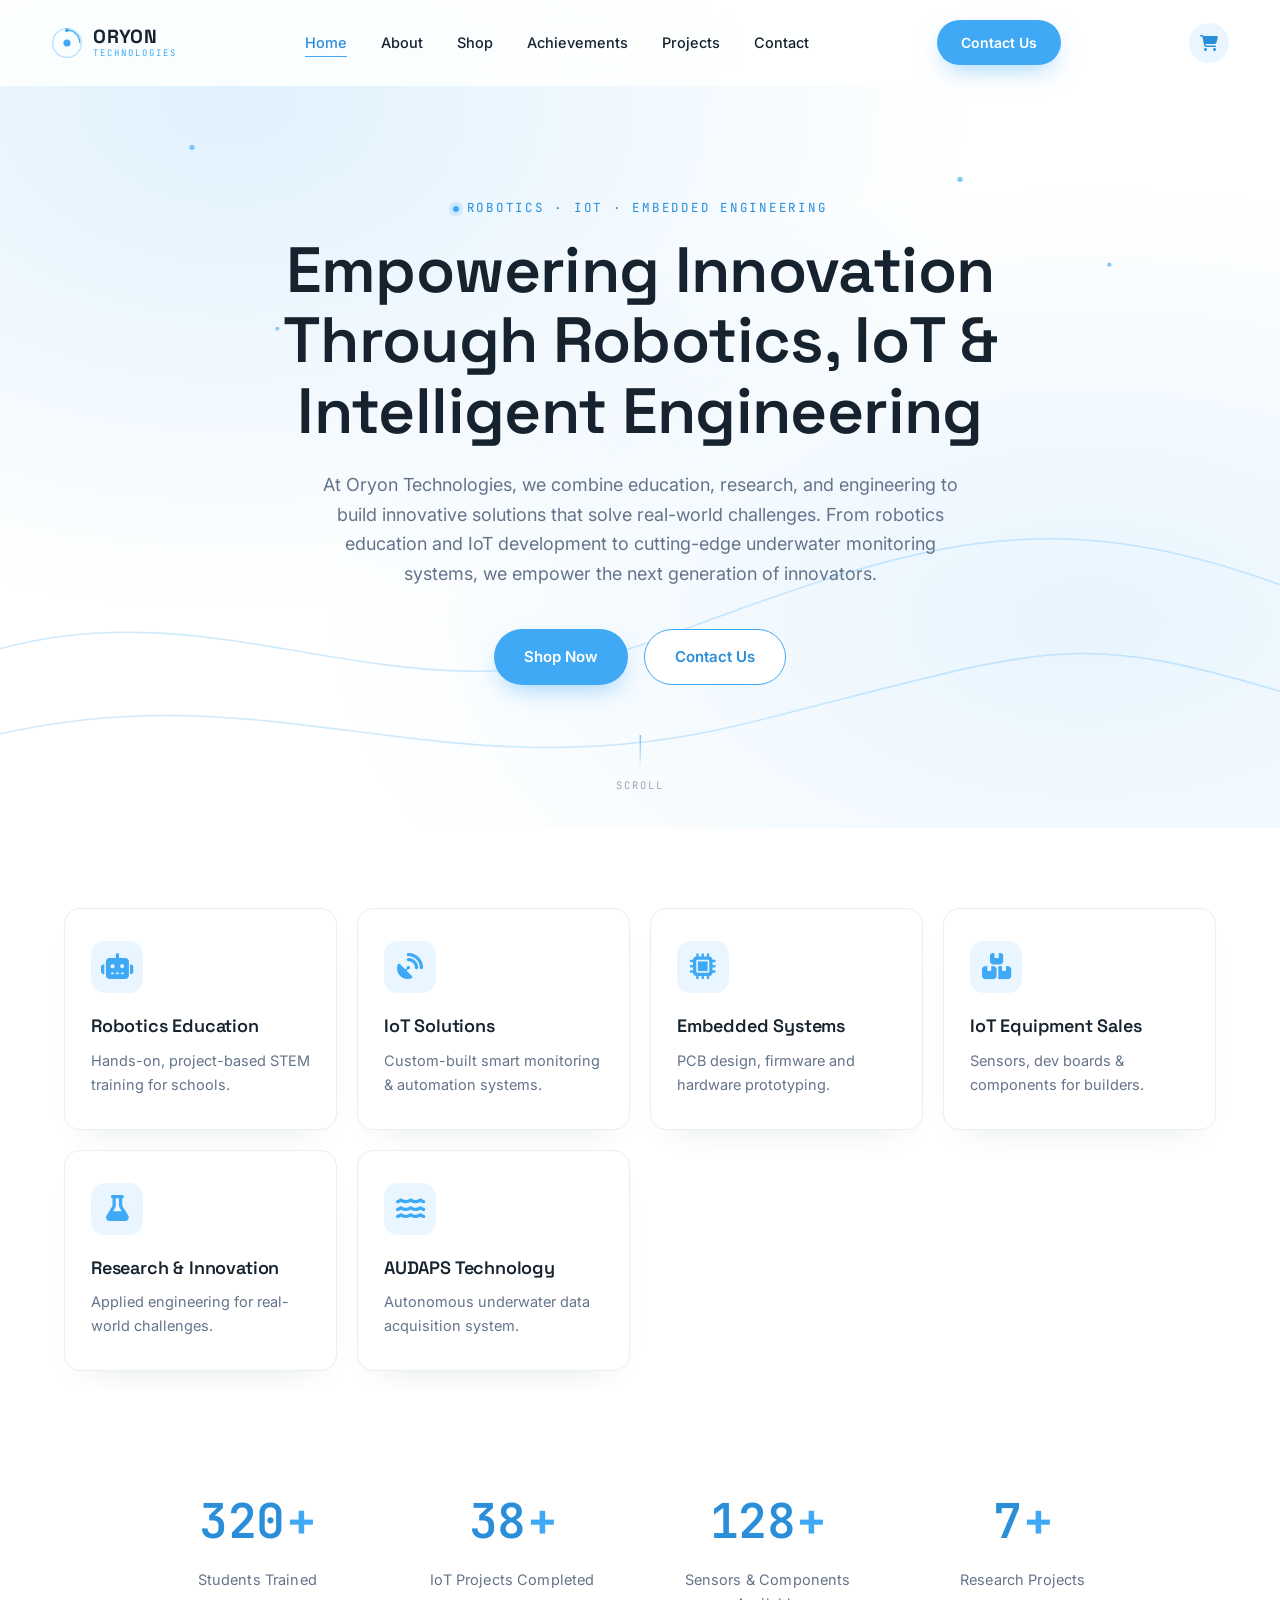
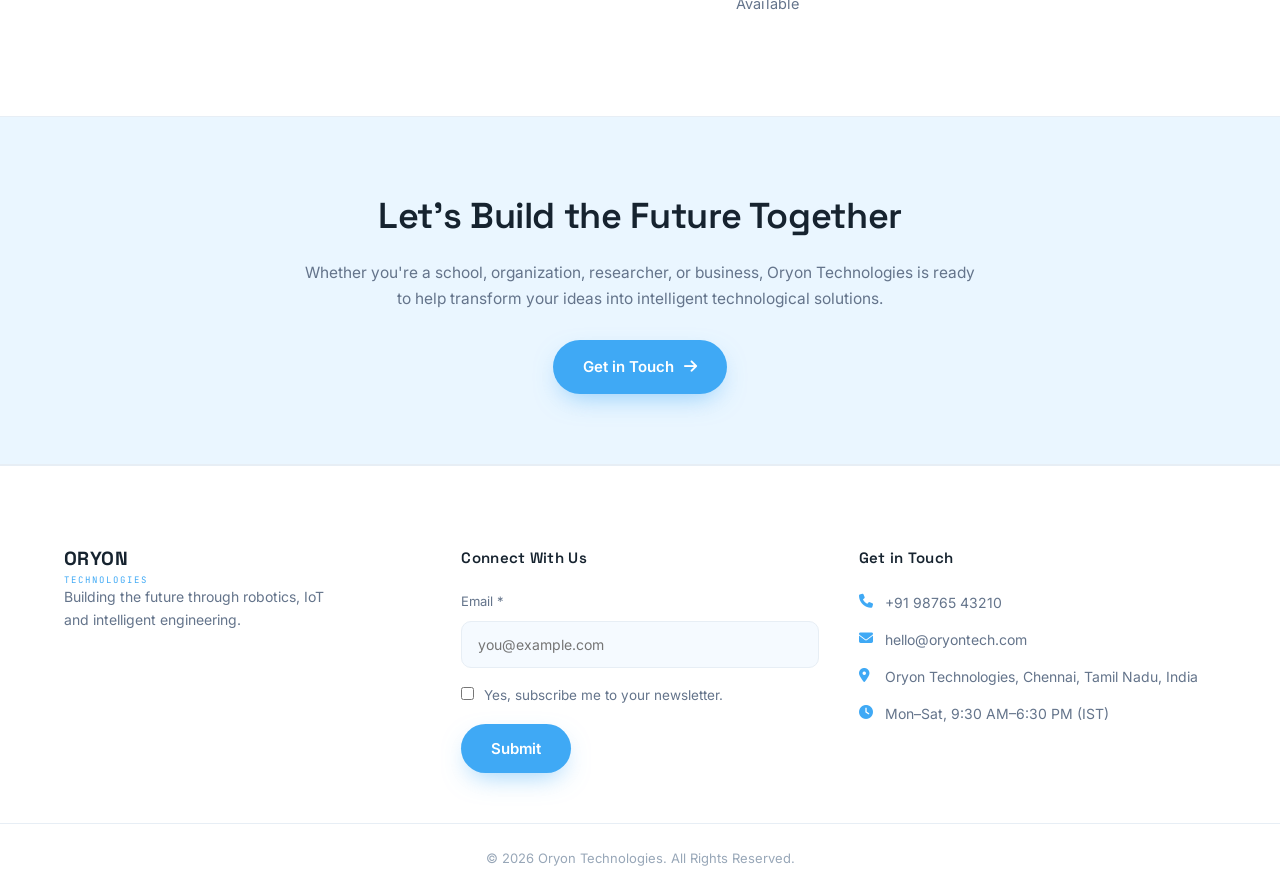
==== commit 55b7efb0: "Bug fixes" ====
--- a/index.html
+++ b/index.html
@@ -35,10 +35,7 @@
       <li><a href="about.html">About</a></li>
       <li><a href="shop.html">Shop</a></li>
       <li><a href="achievements.html">Achievements</a></li>
-<<<<<<< HEAD
-=======
       <li><a href="projects.html">Projects</a></li>
->>>>>>> e4173de56d5feef5723bc1414bf9ab139fa29a2f
       <li><a href="contact.html">Contact</a></li>
     </ul>
 
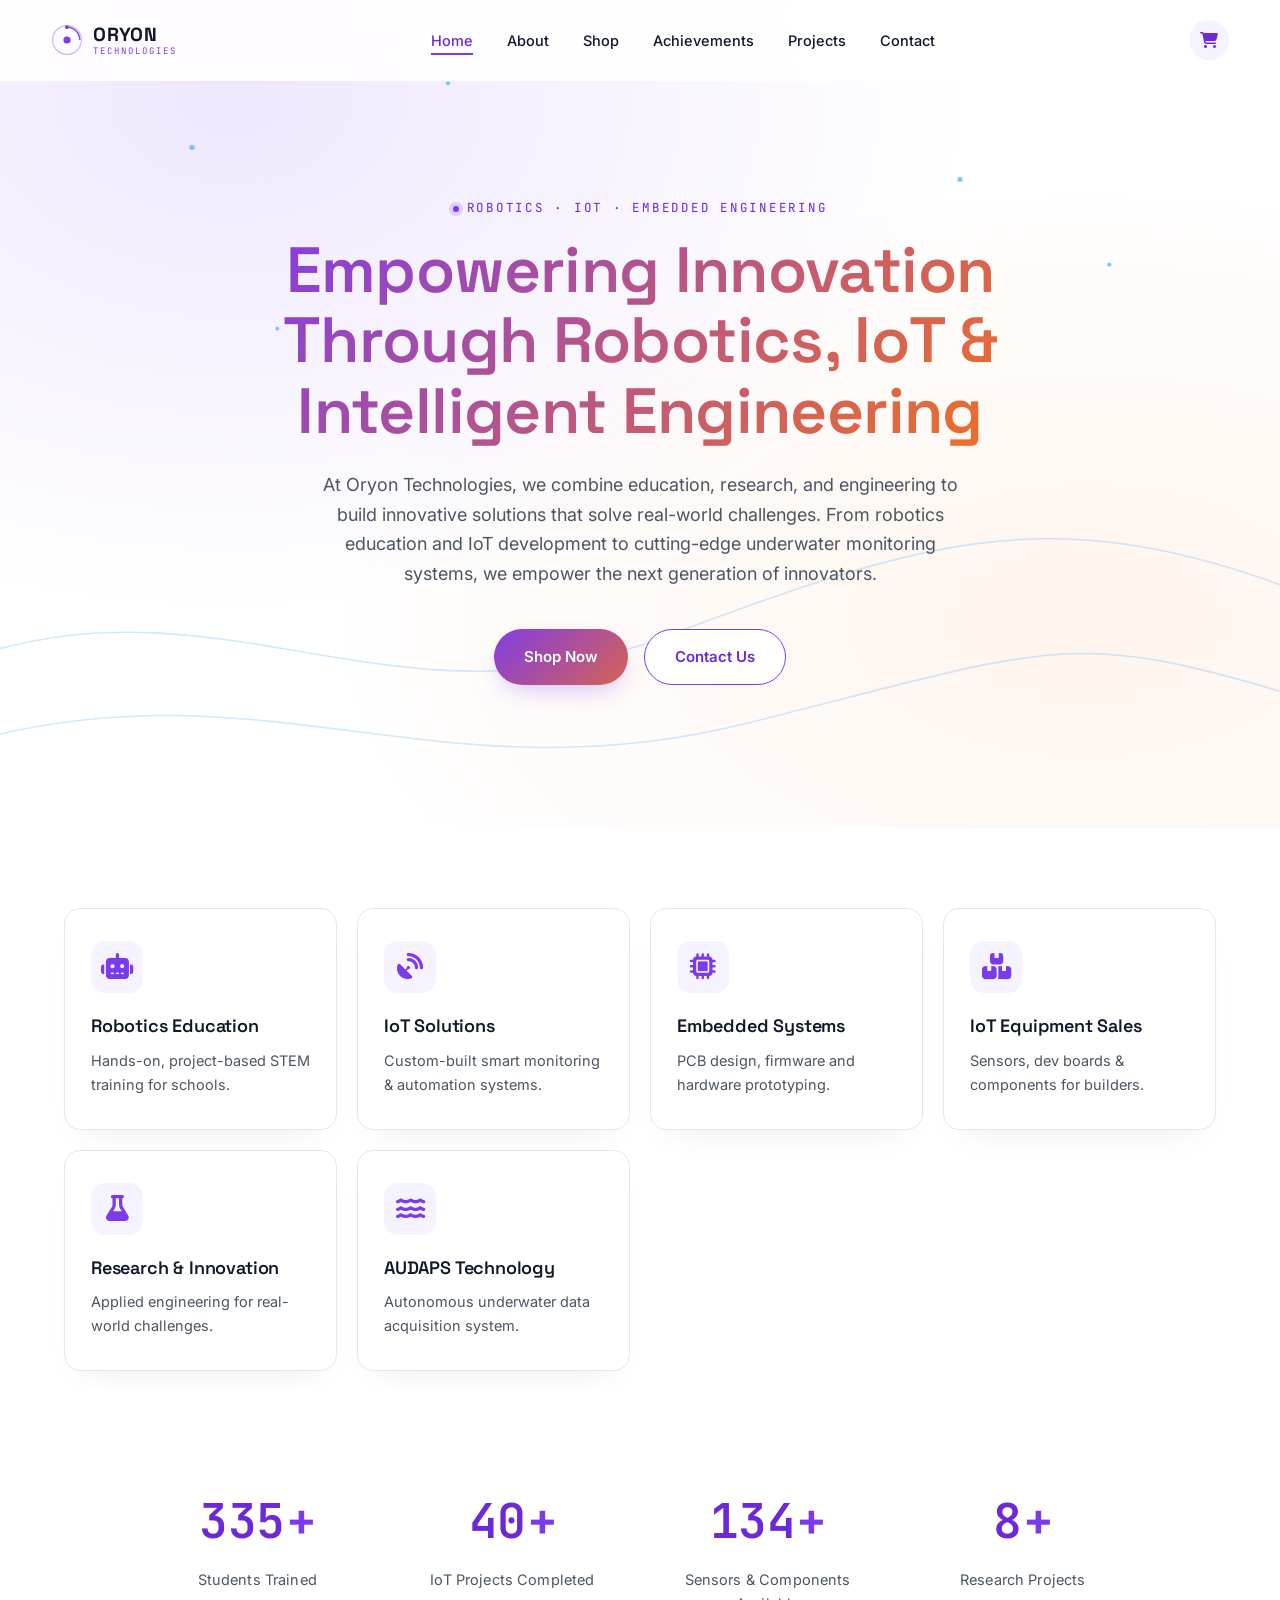
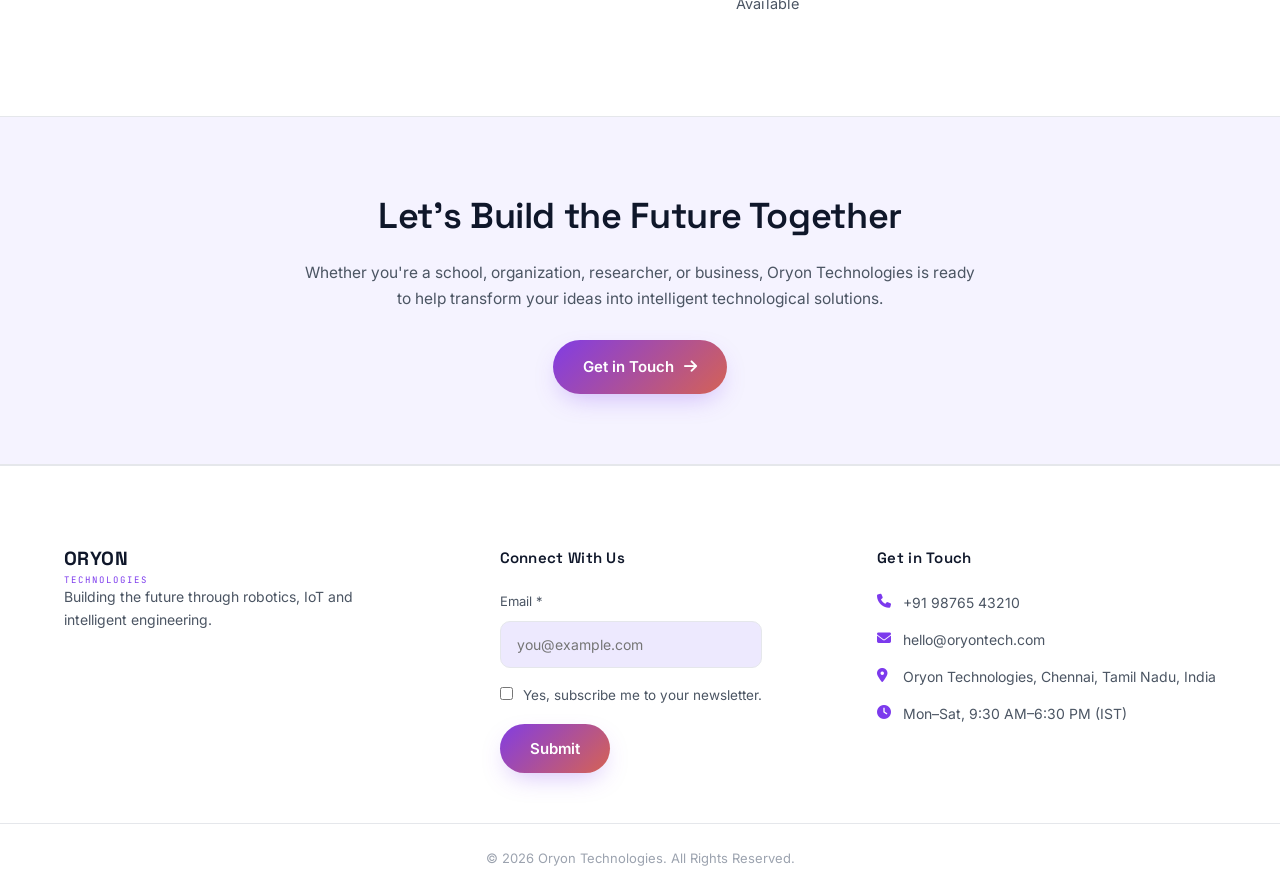
==== commit ddfab1ad: "beckend add" ====
--- a/index.html
+++ b/index.html
@@ -38,8 +38,6 @@
       <li><a href="projects.html">Projects</a></li>
       <li><a href="contact.html">Contact</a></li>
     </ul>
-
-    <a href="contact.html" class="btn btn-primary nav-cta">Contact Us</a>
     <button class="nav-cart" aria-label="View cart">
       <i class="fas fa-cart-shopping"></i>
       <span class="cart-badge" id="cart-badge">0</span>
@@ -90,11 +88,6 @@
       <a href="contact.html" class="btn btn-ghost">Contact Us</a>
     </div>
   </div>
-
-  <div class="hero-scroll" aria-hidden="true">
-    <span></span>
-    <p>Scroll</p>
-  </div>
 </section>
 
 <!-- ================= FEATURED HIGHLIGHTS ================= -->
--- a/style.css
+++ b/style.css
@@ -4,15 +4,20 @@
 ========================================================= */
 
 :root{
-  --blue:       #3FA9F5;   /* the single light-blue accent */
-  --blue-dark:  #2B8ED9;   /* hover/active state of the same blue */
-  --blue-pale:  #EAF6FF;   /* very light tint of the same blue, for section stripes/cards */
-  --blue-pale-2:#F5FAFF;
-  --ink:        #16232F;   /* near-black, for headings/body text */
-  --steel:      #64748B;   /* muted gray for secondary text */
-  --steel-light:#98A7B8;
-  --white:      #FFFFFF;
-  --line:       #E7EEF5;   /* hairline borders on white */
+  --primary:       #7C3AED;   /* Purple/Violet */
+  --secondary:     #F97316;   /* Orange/Coral */
+  --gradient:      linear-gradient(135deg, var(--primary), var(--secondary));
+  --gradient-dark: linear-gradient(135deg, #6D28D9, #EA580C);
+
+  --blue:          #7C3AED;   /* Maps old blue elements to purple */
+  --blue-dark:     #6D28D9;   /* Maps dark blue elements to deep purple */
+  --blue-pale:     #F5F3FF;   /* Maps light blue backgrounds to soft violet */
+  --blue-pale-2:   #EDE9FE;   /* Maps border tints to soft purple-gray */
+  --ink:           #0F172A;   /* Near-black, rich slate for headings/text */
+  --steel:         #4B5563;   /* Muted gray for secondary text */
+  --steel-light:   #9CA3AF;
+  --white:         #FFFFFF;
+  --line:          #E5E7EB;   /* hairline borders on white */
 
   --font-display:'Space Grotesk', sans-serif;
   --font-body:   'Inter', sans-serif;
@@ -72,10 +77,10 @@
 .eyebrow .dot{
   width:6px; height:6px; border-radius:50%;
   background:var(--blue);
-  box-shadow:0 0 0 4px rgba(63,169,245,0.18);
+  box-shadow:0 0 0 4px rgba(124,58,237,0.18);
   animation:dotpulse 2.4s ease-in-out infinite;
 }
-@keyframes dotpulse{ 0%,100%{ box-shadow:0 0 0 4px rgba(63,169,245,0.18);} 50%{ box-shadow:0 0 0 7px rgba(63,169,245,0.1);} }
+@keyframes dotpulse{ 0%,100%{ box-shadow:0 0 0 4px rgba(124,58,237,0.18);} 50%{ box-shadow:0 0 0 7px rgba(124,58,237,0.1);} }
 .eyebrow-dark{ color:var(--blue-dark); }
 .eyebrow-dark .dot{ background:var(--blue); }
 
@@ -96,11 +101,18 @@
 }
 
 .btn-primary{
-  background:var(--blue);
+  background: var(--gradient);
+  background-size: 150% 150%;
+  background-position: 0% 50%;
   color:#fff;
-  box-shadow:0 10px 26px -8px rgba(63,169,245,0.55);
-}
-.btn-primary:hover{ background:var(--blue-dark); transform:translateY(-3px); box-shadow:0 16px 32px -8px rgba(43,142,217,0.55); }
+  box-shadow:0 10px 26px -8px rgba(124,58,237,0.35);
+  transition: transform .35s var(--ease), box-shadow .35s var(--ease), background-position .4s var(--ease), color .3s, border-color .3s;
+}
+.btn-primary:hover{
+  background-position: 100% 50%;
+  transform:translateY(-3px);
+  box-shadow:0 16px 32px -8px rgba(124,58,237,0.45);
+}
 .btn-primary:active{ transform:translateY(-1px) scale(.98); }
 
 .btn-ghost{
@@ -204,18 +216,23 @@
   text-align:left;
   overflow:hidden;
   background:
-    radial-gradient(ellipse at 18% 20%, rgba(63,169,245,0.14), transparent 55%),
-    radial-gradient(ellipse at 85% 80%, rgba(63,169,245,0.1), transparent 50%),
+    radial-gradient(ellipse at 18% 20%, rgba(124,58,237,0.12), transparent 55%),
+    radial-gradient(ellipse at 85% 80%, rgba(249,115,22,0.08), transparent 50%),
     var(--white);
   border-bottom:none;
 }
-.page-header .page-header-content h1{ color:var(--ink); }
+.page-header .page-header-content h1{ background: var(--gradient); -webkit-background-clip: text; -webkit-text-fill-color: transparent; }
 .page-header .page-header-sub{ color:var(--steel); }
 .page-header-dark{ background:inherit; }
 
 .page-header-content{ position:relative; z-index:2; max-width:720px; margin-left: 0; margin-right:auto; }
 .page-header-content .eyebrow{ justify-content:flex-start; }
-.page-header-content h1{  font-size: clamp(30px,5vw,44px); margin: 0; text-align: left; }
+.page-header-content h1{
+  font-size: clamp(30px,5vw,44px); margin: 0; text-align: left;
+  background: var(--gradient);
+  -webkit-background-clip: text;
+  -webkit-text-fill-color: transparent;
+}
 .page-header-sub{ color:var(--steel); font-size:16.5px; text-align: left; }
 
 /* =========================================================
@@ -243,8 +260,8 @@
   position:relative;
   display:flex; align-items:center; justify-content:center; text-align:center;
   background:
-    radial-gradient(ellipse at 18% 12%, rgba(63,169,245,0.16), transparent 50%),
-    radial-gradient(ellipse at 85% 75%, rgba(63,169,245,0.12), transparent 50%),
+    radial-gradient(ellipse at 18% 12%, rgba(124,58,237,0.12), transparent 50%),
+    radial-gradient(ellipse at 85% 75%, rgba(249,115,22,0.08), transparent 50%),
     var(--white);
   overflow:hidden;
   padding:150px 24px 100px;
@@ -262,7 +279,9 @@
 .hero-content h1{
   font-size:clamp(34px,5.4vw,64px);
   line-height:1.1;
-  color:var(--ink);
+  background: var(--gradient);
+  -webkit-background-clip: text;
+  -webkit-text-fill-color: transparent;
   margin-bottom:24px;
 }
 
@@ -309,7 +328,7 @@
   box-shadow:0 16px 36px -24px rgba(22,35,47,0.15);
   transition:transform .4s var(--ease), box-shadow .4s var(--ease), border-color .4s;
 }
-.highlight-card:hover{ transform:translateY(-8px); box-shadow:0 24px 44px -20px rgba(63,169,245,0.25); border-color:rgba(63,169,245,0.35); }
+.highlight-card:hover{ transform:translateY(-8px); box-shadow:0 24px 44px -20px rgba(124,58,237,0.25); border-color:rgba(124,58,237,0.35); }
 
 .highlight-card i{
   font-size:26px; color:var(--blue);
@@ -430,8 +449,8 @@
 }
 .service-card:hover{
   transform:translateY(-8px);
-  border-color:rgba(63,169,245,0.4);
-  box-shadow:0 24px 44px -20px rgba(63,169,245,0.22);
+  border-color:rgba(124,58,237,0.4);
+  box-shadow:0 24px 44px -20px rgba(124,58,237,0.22);
 }
 
 .service-icon{
@@ -439,7 +458,7 @@
   display:flex; align-items:center; justify-content:center;
   background:var(--blue);
   font-size:24px; color:#fff; margin-bottom:22px;
-  box-shadow:0 12px 26px -8px rgba(63,169,245,0.45);
+  box-shadow:0 12px 26px -8px rgba(124,58,237,0.45);
   transition:transform .4s var(--ease);
 }
 .service-card:hover .service-icon{ transform:scale(1.08) rotate(-4deg); }
@@ -454,7 +473,7 @@
   padding:6px 12px;
   border-radius:100px;
   background:var(--blue-pale);
-  border:1px solid rgba(63,169,245,0.25);
+  border:1px solid rgba(124,58,237,0.25);
   color:var(--blue-dark);
 }
 
@@ -476,8 +495,8 @@
 }
 .product-card:hover{
   transform:translateY(-8px);
-  box-shadow:0 26px 48px -20px rgba(63,169,245,0.25);
-  border-color:rgba(63,169,245,0.4);
+  box-shadow:0 26px 48px -20px rgba(124,58,237,0.25);
+  border-color:rgba(124,58,237,0.4);
 }
 
 .product-media{
@@ -486,6 +505,15 @@
   display:flex; align-items:center; justify-content:center;
   overflow:hidden;
   position:relative;
+}
+.product-media img {
+  width: 100%;
+  height: 100%;
+  object-fit: cover;
+  transition: transform .5s var(--ease);
+}
+.product-card:hover .product-media img {
+  transform: scale(1.06);
 }
 .product-media i{
   font-size:52px; color:var(--blue);
@@ -606,7 +634,7 @@
   transition:border-color .3s, background .3s, transform .3s;
   box-shadow:0 10px 24px -20px rgba(22,35,47,0.12);
 }
-.stack-chip:hover{ border-color:rgba(63,169,245,0.4); background:var(--blue-pale); transform:translateY(-3px); }
+.stack-chip:hover{ border-color:rgba(124,58,237,0.4); background:var(--blue-pale); transform:translateY(-3px); }
 .stack-chip i{ color:var(--blue); font-size:15px; width:18px; }
 
 .audaps-apps{
@@ -623,7 +651,7 @@
 .sdg-card{
   flex:1;
   background:var(--blue-pale);
-  border:1px solid rgba(63,169,245,0.28);
+  border:1px solid rgba(124,58,237,0.28);
   border-radius:var(--radius-md);
   padding:22px;
   text-align:center;
@@ -653,7 +681,7 @@
   transition:transform .35s var(--ease), border-color .35s, box-shadow .35s;
   box-shadow:0 10px 26px -22px rgba(22,35,47,0.14);
 }
-.op-card:hover{ transform:translateY(-6px); border-color:rgba(63,169,245,0.4); box-shadow:0 18px 34px -18px rgba(63,169,245,0.22); }
+.op-card:hover{ transform:translateY(-6px); border-color:rgba(124,58,237,0.4); box-shadow:0 18px 34px -18px rgba(124,58,237,0.22); }
 .op-card i{ font-size:24px; color:var(--blue); margin-bottom:14px; display:block; }
 .op-card span{ font-size:13.5px; color:var(--ink); }
 
@@ -723,16 +751,20 @@
 .info-card h4{ font-size:14px; margin-bottom:2px; }
 .info-card p{ color:var(--steel); font-size:14px; }
 
-.map-placeholder{
-  flex:1; min-height:140px;
-  background:var(--blue-pale);
-  border:1.5px dashed var(--steel-light);
-  border-radius:var(--radius-md);
-  display:flex; flex-direction:column; align-items:center; justify-content:center;
-  gap:8px; color:var(--steel);
-}
-.map-placeholder i{ font-size:26px; color:var(--blue); }
-.map-placeholder span{ font-family:var(--font-mono); font-size:12px; letter-spacing:0.1em; text-transform:uppercase; }
+.map-container {
+  flex: 1;
+  min-height: 220px;
+  background: var(--blue-pale);
+  border: 1px solid var(--line);
+  border-radius: var(--radius-md);
+  overflow: hidden;
+}
+.map-container iframe {
+  width: 100%;
+  height: 100%;
+  border: 0;
+  display: block;
+}
 
 .contact-info .social{ margin-top:4px; }
 
@@ -756,13 +788,15 @@
 
 .footer-container{
   display:grid;
-  grid-template-columns: 1fr 1fr 1fr;
+  grid-template-columns: repeat(3, auto);
+  justify-content: space-between;
   gap:40px;
   padding-bottom:50px;
 }
 
 .footer-logo{ margin-bottom:14px; }
-.footer-brand p{ color:var(--steel); font-size:14px; max-width:280px; }
+.footer-brand p{ color:var(--steel); font-size:14px; max-width:320px; }
+.footer-box.newsletter { max-width: 320px; }
 
 .footer-box h3{ color:var(--ink); font-size:15px; margin-bottom:20px; letter-spacing:0.02em; }
 .footer-box ul li{ margin-bottom:12px; }
@@ -843,8 +877,8 @@
 }
 .card:hover{
   transform:translateY(-8px);
-  box-shadow:0 26px 50px -20px rgba(63,169,245,0.28);
-  border-color:rgba(63,169,245,0.35);
+  box-shadow:0 26px 50px -20px rgba(124,58,237,0.28);
+  border-color:rgba(124,58,237,0.35);
 }
 @keyframes cardIn{ to{ opacity:1; transform:translateY(0); } }
 .products .card:nth-child(1){ animation-delay:.03s; }
@@ -1029,10 +1063,12 @@
     gap:28px; padding:40px;
     transition:right .45s var(--ease);
     box-shadow:-20px 0 50px rgba(22,35,47,0.15);
+    z-index:1000;
   }
   .nav-links.active{ right:0; }
   .nav-links a{ font-size:18px; }
-  .menu-btn{ display:block; }
+  .menu-btn{ display:block; position:relative; z-index:1001; }
+  .nav-cart{ margin-left:auto; }
 
   .highlight-grid{ margin-top:0; }
   .hero{ padding-top:120px; }
@@ -1077,8 +1113,8 @@
 }
 .achievement-card:hover{
   transform:translateY(-8px);
-  box-shadow:0 24px 44px -20px rgba(63,169,245,0.25);
-  border-color:rgba(63,169,245,0.4);
+  box-shadow:0 24px 44px -20px rgba(124,58,237,0.25);
+  border-color:rgba(124,58,237,0.4);
 }
 
 .achievement-media{
@@ -1135,8 +1171,8 @@
 }
 .project-card:hover{
   transform:translateY(-8px);
-  box-shadow:0 26px 48px -20px rgba(63,169,245,0.25);
-  border-color:rgba(63,169,245,0.4);
+  box-shadow:0 26px 48px -20px rgba(124,58,237,0.25);
+  border-color:rgba(124,58,237,0.4);
 }
 .project-media{
   aspect-ratio:16/10;
@@ -1161,7 +1197,7 @@
   font-family:var(--font-mono); font-size:11.5px;
   padding:6px 12px; border-radius:100px;
   background:var(--blue-pale);
-  border:1px solid rgba(63,169,245,0.25);
+  border:1px solid rgba(124,58,237,0.25);
   color:var(--blue-dark);
 }
 .project-more{
@@ -1214,7 +1250,7 @@
   display:flex; align-items:center; justify-content:center;
   background:var(--blue); color:#fff; font-size:24px;
   margin-bottom:22px;
-  box-shadow:0 12px 26px -8px rgba(63,169,245,0.45);
+  box-shadow:0 12px 26px -8px rgba(124,58,237,0.45);
 }
 .detail-tag{
   font-family:var(--font-mono); font-size:11.5px; letter-spacing:0.1em;
@@ -1236,7 +1272,7 @@
   font-family:var(--font-mono); font-size:11.5px;
   padding:6px 12px; border-radius:100px;
   background:var(--blue-pale);
-  border:1px solid rgba(63,169,245,0.25);
+  border:1px solid rgba(124,58,237,0.25);
   color:var(--blue-dark);
 }
 
@@ -1244,3 +1280,169 @@
   .detail-modal{ padding:28px; max-height:90vh; }
   .detail-overlay{ padding:14px; }
 }
+
+/* =========================================================
+   QUANTITY SELECTORS (SHOP & CART DRAWER)
+========================================================= */
+
+.product-quantity {
+  display: flex;
+  align-items: center;
+  justify-content: space-between;
+  border: 1px solid var(--line);
+  border-radius: 100px;
+  padding: 4px;
+  margin-top: 10px;
+  background: var(--blue-pale-2);
+}
+.qty-btn {
+  width: 32px;
+  height: 32px;
+  border-radius: 50%;
+  border: none;
+  background: #fff;
+  color: var(--blue-dark);
+  display: flex;
+  align-items: center;
+  justify-content: center;
+  cursor: pointer;
+  font-size: 12px;
+  box-shadow: 0 2px 6px rgba(22,35,47,0.05);
+  transition: background 0.2s, color 0.2s, transform 0.2s;
+}
+.qty-btn:hover {
+  background: var(--blue);
+  color: #fff;
+}
+.qty-btn:active {
+  transform: scale(0.92);
+}
+.qty-input {
+  width: 40px;
+  border: none;
+  background: transparent;
+  text-align: center;
+  font-family: var(--font-mono);
+  font-size: 14px;
+  font-weight: 600;
+  color: var(--ink);
+  -moz-appearance: textfield;
+}
+.qty-input::-webkit-outer-spin-button,
+.qty-input::-webkit-inner-spin-button {
+  -webkit-appearance: none;
+  margin: 0;
+}
+
+.cart-item-meta {
+  display: flex;
+  align-items: center;
+  justify-content: space-between;
+  margin-top: 4px;
+}
+.cart-qty-ctrl {
+  display: flex;
+  align-items: center;
+  gap: 8px;
+  border: 1px solid var(--line);
+  border-radius: 100px;
+  padding: 2px;
+  background: var(--blue-pale-2);
+}
+.cart-qty-btn {
+  width: 22px;
+  height: 22px;
+  border-radius: 50%;
+  border: none;
+  background: #fff;
+  color: var(--blue-dark);
+  display: flex;
+  align-items: center;
+  justify-content: center;
+  cursor: pointer;
+  font-size: 9px;
+  box-shadow: 0 1px 4px rgba(22,35,47,0.05);
+  transition: background 0.2s, color 0.2s;
+}
+.cart-qty-btn:hover {
+  background: var(--blue);
+  color: #fff;
+}
+.cart-qty-val {
+  font-family: var(--font-mono);
+  font-size: 12px;
+  font-weight: 600;
+  color: var(--ink);
+  min-width: 16px;
+  text-align: center;
+}
+
+/* Product More Link & Detail Price */
+.product-more {
+  margin-top: 14px;
+  display: inline-flex;
+  align-items: center;
+  justify-content: center;
+  gap: 8px;
+  font-size: 13px;
+  font-weight: 600;
+  color: var(--steel-light);
+  cursor: pointer;
+  transition: color 0.3s;
+}
+.product-more i {
+  font-size: 11px;
+  transition: transform 0.3s var(--ease);
+}
+.product-card:hover .product-more i {
+  transform: translateX(4px);
+}
+.product-more:hover {
+  color: var(--blue-dark);
+}
+
+.detail-price {
+  font-family: var(--font-mono);
+  font-size: 18px;
+  font-weight: 700;
+  color: var(--blue-dark);
+  margin-bottom: 15px;
+}
+
+/* Modal Buy Now / Add to Cart Actions */
+.modal-actions {
+  display: flex;
+  gap: 12px;
+  margin-top: 24px;
+}
+.modal-actions .btn {
+  flex: 1;
+  padding: 12px 24px;
+  font-size: 14px;
+  font-weight: 600;
+  justify-content: center;
+}
+.modal-add-to-cart.added {
+  background: #1FAE6B !important;
+  color: #fff !important;
+  border-color: #1FAE6B !important;
+  box-shadow: none !important;
+}
+
+.detail-media {
+  width: 100%;
+  aspect-ratio: 16/10;
+  border-radius: var(--radius-md);
+  overflow: hidden;
+  margin-bottom: 22px;
+  border: 1px solid var(--line);
+  background: var(--blue-pale);
+  display: flex;
+  align-items: center;
+  justify-content: center;
+}
+.detail-media img {
+  width: 100%;
+  height: 100%;
+  object-fit: cover;
+}
